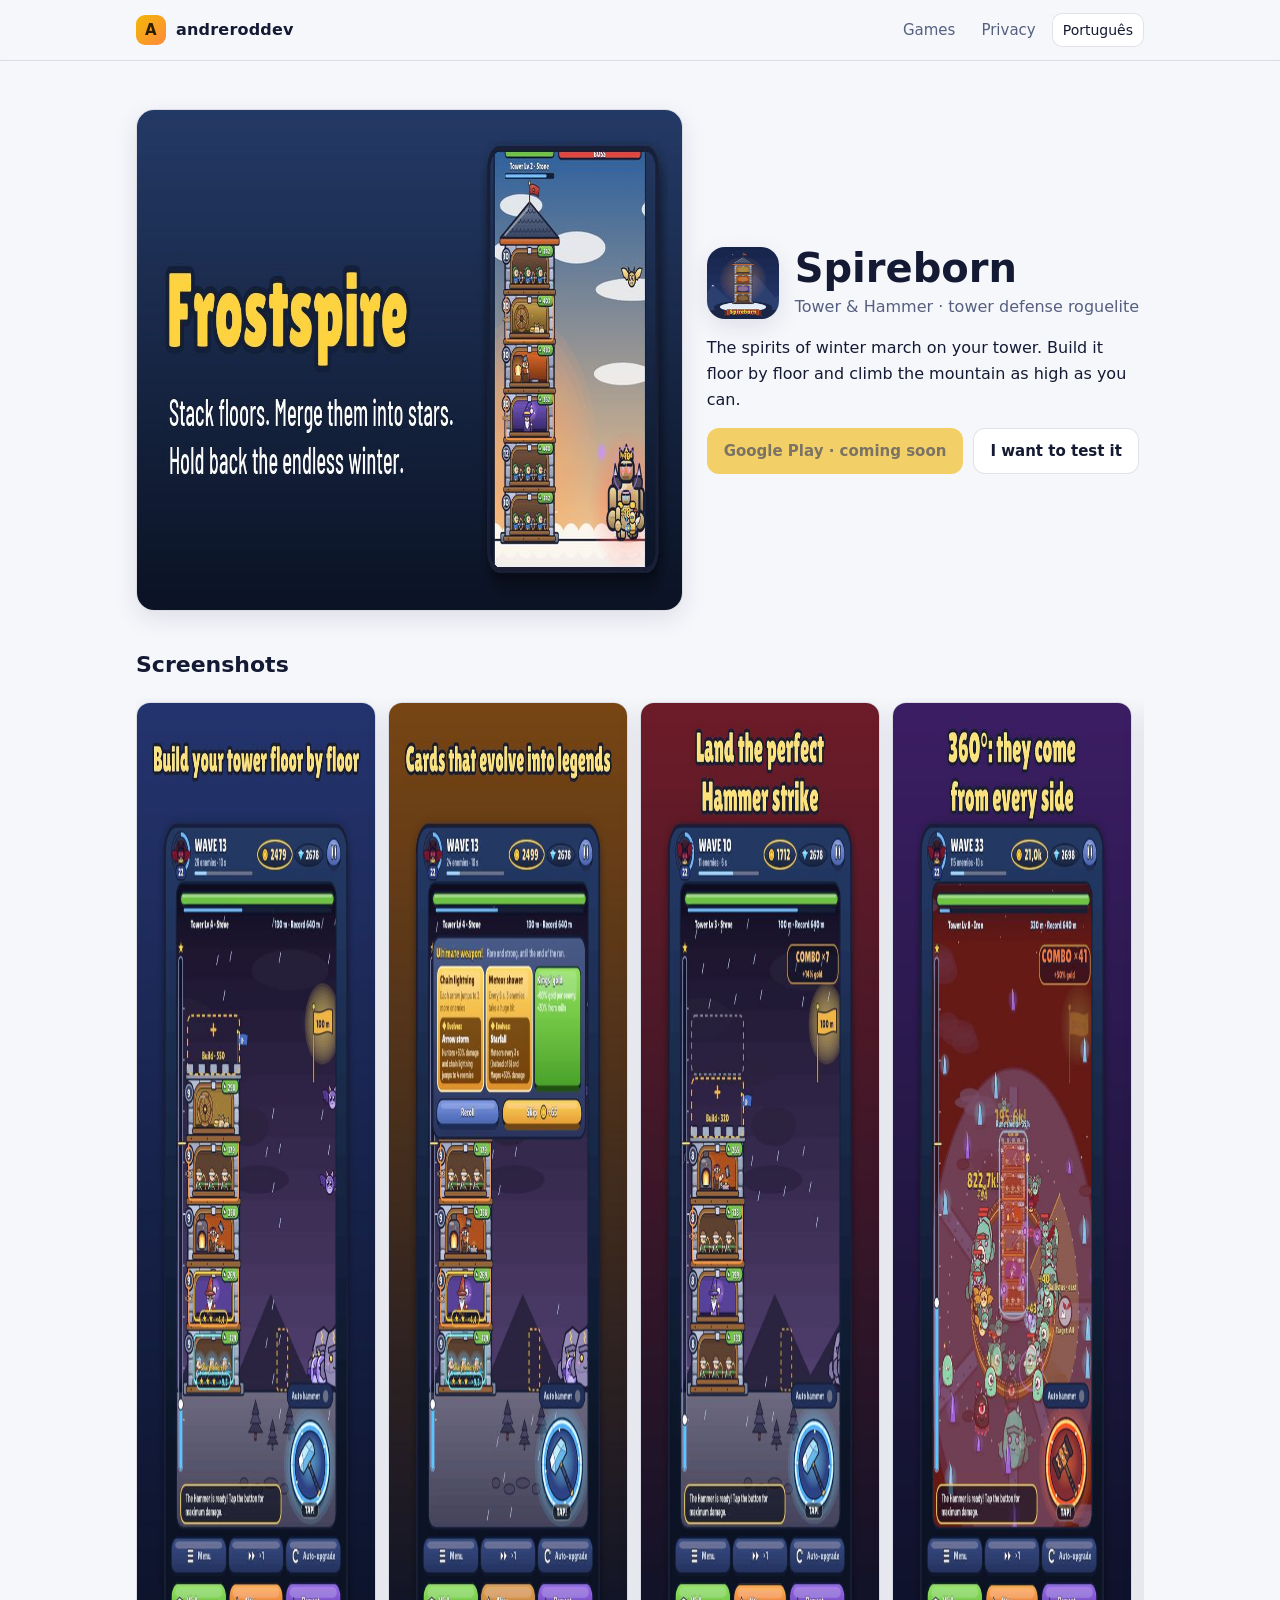
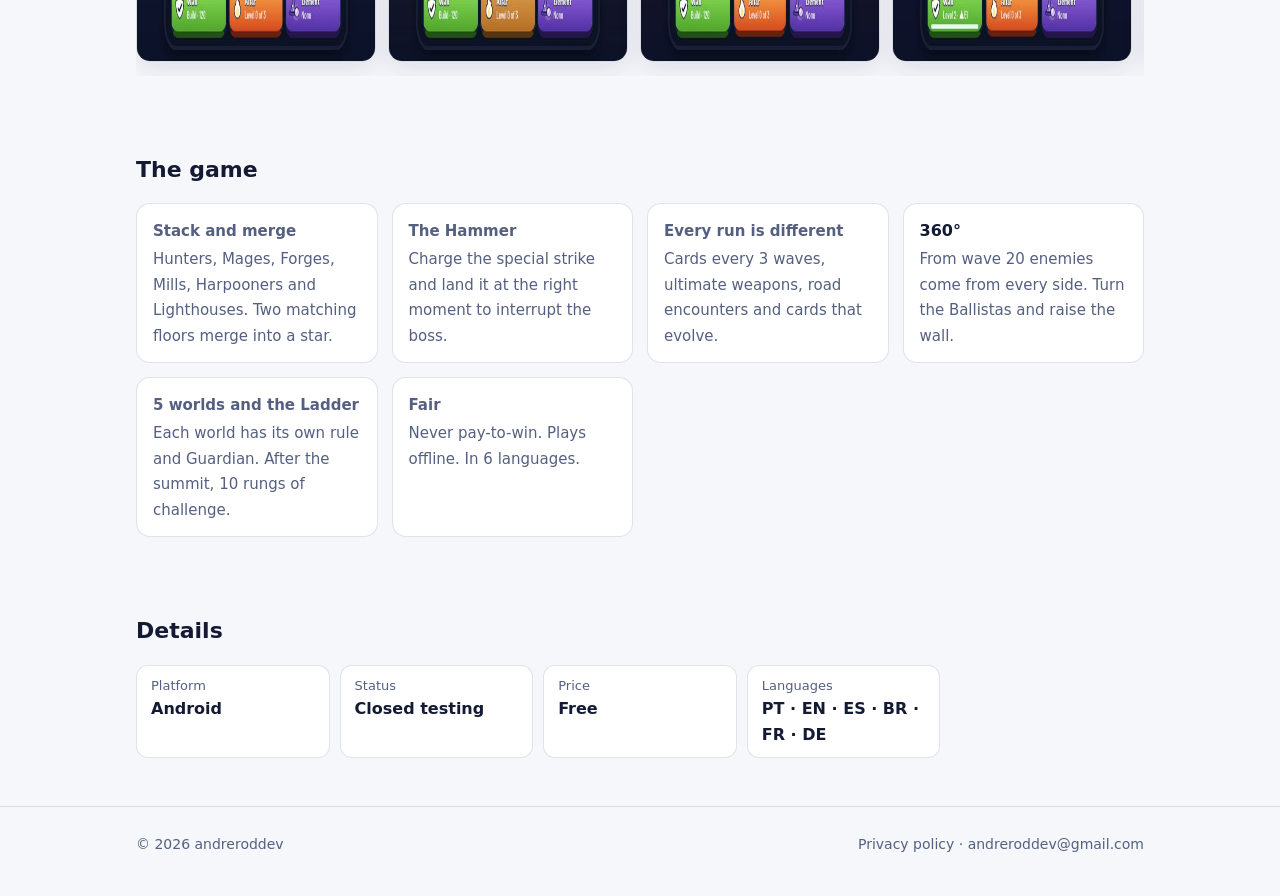
==== spireborn/index.html @ ed96c3e4 "Site: página principal com a lista de jogos, página do Spireborn, 404 e README" ====
<!doctype html>
<html lang="pt" data-lang="pt">
<head>
<meta charset="utf-8">
<meta name="viewport" content="width=device-width, initial-scale=1">
<title>Spireborn · andreroddev</title>
<meta name="description" content="Spireborn: constrói a torre andar a andar, funde estrelas e esmaga bosses com a Martelada. Build your tower floor by floor, merge stars and smash bosses with the Hammer.">
<meta property="og:title" content="Spireborn">
<meta property="og:description" content="Build your tower floor by floor, merge stars and smash bosses with the Hammer.">
<meta property="og:image" content="https://andreroddev.github.io/spireborn/img/feature.jpg">
<link rel="icon" href="img/icon-64.png">
<link rel="stylesheet" href="../assets/site.css">
<script src="../assets/lang.js"></script>
</head>
<body>
<span hidden data-title-pt="Spireborn · Torre e Martelo" data-title-en="Spireborn · Tower & Hammer"></span>

<header class="top">
  <div class="wrap">
    <a class="brand" href="../"><span class="mark">A</span>andreroddev</a>
    <nav class="nav">
      <a href="../#jogos"><span lang="pt">Jogos</span><span lang="en">Games</span></a>
      <a href="privacy.html"><span lang="pt">Privacidade</span><span lang="en">Privacy</span></a>
      <button class="langbtn" id="langbtn" type="button">English</button>
    </nav>
  </div>
</header>

<main class="wrap">
  <section class="gamehead">
    <div class="feature"><img src="img/feature.jpg" alt="Spireborn" width="1024" height="500"></div>
    <div>
      <div class="gametitle">
        <img src="img/icon.png" alt="" width="72" height="72">
        <div>
          <h1>Spireborn</h1>
          <p lang="pt">Torre e Martelo · tower defense roguelite</p>
          <p lang="en">Tower &amp; Hammer · tower defense roguelite</p>
        </div>
      </div>
      <p lang="pt">Os espíritos do inverno marcham sobre a tua torre. Constrói-a andar a andar e sobe a montanha o mais alto que conseguires.</p>
      <p lang="en">The spirits of winter march on your tower. Build it floor by floor and climb the mountain as high as you can.</p>
      <div class="btns">
        <span class="btn primary disabled"><span lang="pt">Google Play · em breve</span><span lang="en">Google Play · coming soon</span></span>
        <a class="btn" href="mailto:andreroddev@gmail.com?subject=Spireborn"><span lang="pt">Quero testar</span><span lang="en">I want to test it</span></a>
      </div>
    </div>
  </section>

  <section class="section">
    <h2><span lang="pt">Imagens</span><span lang="en">Screenshots</span></h2>
    <div class="shots" lang="pt">
      <img src="img/pt_1_torre.jpg" alt="Constrói a torre andar a andar" loading="lazy" width="540" height="960">
      <img src="img/pt_2_cartas.jpg" alt="Cartas a cada 3 ondas" loading="lazy" width="540" height="960">
      <img src="img/pt_3_boss.jpg" alt="Bosses e a Martelada" loading="lazy" width="540" height="960">
      <img src="img/pt_4_360.jpg" alt="Batalha a 360°" loading="lazy" width="540" height="960">
      <img src="img/pt_5_menu.jpg" alt="A montanha" loading="lazy" width="540" height="960">
      <img src="img/pt_6_diario.jpg" alt="O Diário" loading="lazy" width="540" height="960">
      <img src="img/pt_7_modos.jpg" alt="Modos" loading="lazy" width="540" height="960">
    </div>
    <div class="shots" lang="en">
      <img src="img/en_1_torre.jpg" alt="Build the tower floor by floor" loading="lazy" width="540" height="960">
      <img src="img/en_2_cartas.jpg" alt="Cards every 3 waves" loading="lazy" width="540" height="960">
      <img src="img/en_3_boss.jpg" alt="Bosses and the Hammer" loading="lazy" width="540" height="960">
      <img src="img/en_4_360.jpg" alt="360° battle" loading="lazy" width="540" height="960">
      <img src="img/en_5_menu.jpg" alt="The mountain" loading="lazy" width="540" height="960">
      <img src="img/en_6_diario.jpg" alt="The Journal" loading="lazy" width="540" height="960">
      <img src="img/en_7_modos.jpg" alt="Modes" loading="lazy" width="540" height="960">
    </div>
  </section>

  <section class="section">
    <h2><span lang="pt">O jogo</span><span lang="en">The game</span></h2>
    <ul class="features">
      <li><b><span lang="pt">Empilha e funde</span><span lang="en">Stack and merge</span></b>
        <span lang="pt">Caçadores, Magos, Forjas, Moinhos, Arpoeiros e Faróis. Dois andares iguais fundem-se numa estrela.</span>
        <span lang="en">Hunters, Mages, Forges, Mills, Harpooners and Lighthouses. Two matching floors merge into a star.</span></li>
      <li><b><span lang="pt">A Martelada</span><span lang="en">The Hammer</span></b>
        <span lang="pt">Carrega o golpe especial e acerta no momento certo para interromper o boss.</span>
        <span lang="en">Charge the special strike and land it at the right moment to interrupt the boss.</span></li>
      <li><b><span lang="pt">Cada run é diferente</span><span lang="en">Every run is different</span></b>
        <span lang="pt">Cartas a cada 3 ondas, armas supremas, encontros na estrada e cartas que evoluem.</span>
        <span lang="en">Cards every 3 waves, ultimate weapons, road encounters and cards that evolve.</span></li>
      <li><b>360°</b>
        <span lang="pt">A partir da onda 20 os inimigos vêm de todos os lados. Vira as Balistas e ergue a muralha.</span>
        <span lang="en">From wave 20 enemies come from every side. Turn the Ballistas and raise the wall.</span></li>
      <li><b><span lang="pt">5 mundos e a Escada</span><span lang="en">5 worlds and the Ladder</span></b>
        <span lang="pt">Cada mundo com a sua regra e o seu Guardião. Depois do cume, 10 degraus de desafio.</span>
        <span lang="en">Each world has its own rule and Guardian. After the summit, 10 rungs of challenge.</span></li>
      <li><b><span lang="pt">Justo</span><span lang="en">Fair</span></b>
        <span lang="pt">Sem pay-to-win. Funciona offline. Em 6 línguas.</span>
        <span lang="en">Never pay-to-win. Plays offline. In 6 languages.</span></li>
    </ul>
  </section>

  <section class="section">
    <h2><span lang="pt">Ficha</span><span lang="en">Details</span></h2>
    <dl class="facts">
      <div><dt><span lang="pt">Plataforma</span><span lang="en">Platform</span></dt><dd>Android</dd></div>
      <div><dt><span lang="pt">Estado</span><span lang="en">Status</span></dt><dd><span lang="pt">Em teste fechado</span><span lang="en">Closed testing</span></dd></div>
      <div><dt><span lang="pt">Preço</span><span lang="en">Price</span></dt><dd><span lang="pt">Grátis</span><span lang="en">Free</span></dd></div>
      <div><dt><span lang="pt">Línguas</span><span lang="en">Languages</span></dt><dd>PT · EN · ES · BR · FR · DE</dd></div>
    </dl>
  </section>
</main>

<footer class="foot">
  <div class="wrap">
    <span>© 2026 andreroddev</span>
    <span><a href="privacy.html"><span lang="pt">Política de privacidade</span><span lang="en">Privacy policy</span></a> · <a href="mailto:andreroddev@gmail.com">andreroddev@gmail.com</a></span>
  </div>
</footer>
</body>
</html>
---- assets/site.css ----
/* Estilo comum a todas as páginas. Cores em variáveis: o tema escuro é o da casa; o claro segue o sistema. */
:root {
  --bg: #0f1530;
  --bg-2: #161e40;
  --card: #1b2550;
  --card-hi: #23306a;
  --line: rgba(255, 255, 255, .10);
  --text: #eef2ff;
  --muted: #a9b4d6;
  --accent: #ffd23f;
  --accent-ink: #2a1d00;
  --link: #9cc4ff;
  --shadow: 0 10px 30px rgba(0, 0, 0, .35);
  --radius: 18px;
  color-scheme: dark;
}
@media (prefers-color-scheme: light) {
  :root:not([data-theme="dark"]) {
    --bg: #f6f7fb;
    --bg-2: #ffffff;
    --card: #ffffff;
    --card-hi: #f0f3ff;
    --line: rgba(20, 30, 70, .12);
    --text: #141a33;
    --muted: #556080;
    --accent: #f2b705;
    --accent-ink: #2a1d00;
    --link: #2556c9;
    --shadow: 0 8px 24px rgba(20, 30, 70, .10);
    color-scheme: light;
  }
}

* { box-sizing: border-box; }
html { -webkit-text-size-adjust: 100%; }
body {
  margin: 0; background: var(--bg); color: var(--text);
  font: 16px/1.6 system-ui, -apple-system, "Segoe UI", Roboto, "Helvetica Neue", Arial, sans-serif;
}
a { color: var(--link); text-decoration: none; }
a:hover { text-decoration: underline; }
img { max-width: 100%; display: block; }

/* línguas: só a escolhida aparece */
html[data-lang="pt"] [lang="en"]:not(html), html[data-lang="en"] [lang="pt"]:not(html) { display: none !important; }

.wrap { max-width: 1040px; margin: 0 auto; padding: 0 16px; }

/* topo */
.top { position: sticky; top: 0; z-index: 10; background: color-mix(in srgb, var(--bg) 88%, transparent); backdrop-filter: blur(8px); border-bottom: 1px solid var(--line); }
.top .wrap { display: flex; align-items: center; justify-content: space-between; height: 60px; gap: 12px; }
.brand { display: flex; align-items: center; gap: 10px; color: var(--text); font-weight: 700; letter-spacing: .2px; }
.brand:hover { text-decoration: none; }
.brand .mark { width: 30px; height: 30px; border-radius: 9px; background: linear-gradient(135deg, var(--accent), #ff8a3d); display: grid; place-items: center; color: var(--accent-ink); font-weight: 900; font-size: 15px; }
.nav { display: flex; align-items: center; gap: 6px; }
.nav a { color: var(--muted); padding: 6px 10px; border-radius: 10px; font-size: 15px; }
.nav a:hover { color: var(--text); background: var(--card); text-decoration: none; }
.langbtn { font: inherit; font-size: 14px; color: var(--text); background: var(--card); border: 1px solid var(--line); border-radius: 10px; padding: 5px 10px; cursor: pointer; }
.langbtn:hover { background: var(--card-hi); }

/* blocos */
.hero { padding: 64px 0 40px; }
.hero h1 { font-size: clamp(30px, 6vw, 48px); line-height: 1.15; margin: 0 0 12px; letter-spacing: -.5px; }
.hero p { font-size: clamp(16px, 2.4vw, 19px); color: var(--muted); max-width: 640px; margin: 0; }
.section { padding: 28px 0 48px; }
.section h2 { font-size: 22px; margin: 0 0 16px; }
.muted { color: var(--muted); }

/* lista de jogos */
.games { display: grid; grid-template-columns: repeat(auto-fill, minmax(290px, 1fr)); gap: 18px; }
.game { background: var(--card); border: 1px solid var(--line); border-radius: var(--radius); overflow: hidden; box-shadow: var(--shadow); display: flex; flex-direction: column; color: var(--text); transition: transform .15s ease, background .15s ease; }
.game:hover { transform: translateY(-3px); background: var(--card-hi); text-decoration: none; }
.game .cover { aspect-ratio: 1024 / 500; width: 100%; object-fit: cover; background: var(--bg-2); }
.game .body { padding: 16px 18px 18px; display: flex; gap: 14px; align-items: flex-start; }
.game .icon { width: 56px; height: 56px; border-radius: 14px; flex: none; margin-top: -40px; border: 3px solid var(--card); box-shadow: var(--shadow); background: var(--bg-2); }
.game h3 { margin: 0 0 4px; font-size: 19px; }
.game p { margin: 0; color: var(--muted); font-size: 15px; }
.tags { display: flex; flex-wrap: wrap; gap: 6px; margin-top: 10px; }
.tag { font-size: 12.5px; padding: 2px 9px; border-radius: 999px; background: var(--bg-2); border: 1px solid var(--line); color: var(--muted); }
.tag.live { color: var(--accent); border-color: color-mix(in srgb, var(--accent) 45%, transparent); }
.game.soon { opacity: .55; border-style: dashed; box-shadow: none; justify-content: center; align-items: center; min-height: 160px; padding: 20px; text-align: center; }
.game.soon:hover { transform: none; background: var(--card); }

/* página de um jogo */
.gamehead { display: grid; grid-template-columns: 1fr; gap: 24px; padding: 32px 0 8px; }
.gamehead .feature { border-radius: var(--radius); overflow: hidden; box-shadow: var(--shadow); border: 1px solid var(--line); }
.gametitle { display: flex; gap: 16px; align-items: center; }
.gametitle img { width: 72px; height: 72px; border-radius: 18px; box-shadow: var(--shadow); }
.gametitle h1 { margin: 0; font-size: clamp(28px, 5vw, 40px); line-height: 1.1; }
.gametitle p { margin: 4px 0 0; color: var(--muted); }
.btns { display: flex; flex-wrap: wrap; gap: 10px; margin-top: 4px; }
.btn { display: inline-flex; align-items: center; gap: 8px; padding: 10px 16px; border-radius: 12px; font-weight: 600; font-size: 15px; border: 1px solid var(--line); background: var(--card); color: var(--text); }
.btn:hover { background: var(--card-hi); text-decoration: none; }
.btn.primary { background: var(--accent); color: var(--accent-ink); border-color: transparent; }
.btn.primary:hover { filter: brightness(1.05); background: var(--accent); }
.btn.disabled { opacity: .6; pointer-events: none; }
.shots { display: flex; gap: 12px; overflow-x: auto; padding: 4px 2px 14px; scroll-snap-type: x mandatory; -webkit-overflow-scrolling: touch; }
.shots img { width: 220px; flex: none; border-radius: 14px; border: 1px solid var(--line); scroll-snap-align: start; box-shadow: var(--shadow); }
.features { display: grid; grid-template-columns: repeat(auto-fill, minmax(240px, 1fr)); gap: 14px; padding: 0; margin: 0; list-style: none; }
.features li { background: var(--card); border: 1px solid var(--line); border-radius: 14px; padding: 14px 16px; }
.features b { display: block; margin-bottom: 2px; }
.features span { color: var(--muted); font-size: 15px; }
.facts { display: grid; grid-template-columns: repeat(auto-fill, minmax(160px, 1fr)); gap: 10px; margin: 0; }
.facts div { background: var(--card); border: 1px solid var(--line); border-radius: 12px; padding: 10px 14px; }
.facts dt { color: var(--muted); font-size: 13px; }
.facts dd { margin: 0; font-weight: 600; }

/* rodapé */
.foot { border-top: 1px solid var(--line); padding: 26px 0 40px; color: var(--muted); font-size: 14px; }
.foot .wrap { display: flex; flex-wrap: wrap; justify-content: space-between; gap: 12px; }
.foot a { color: var(--muted); }
.foot a:hover { color: var(--text); }

@media (min-width: 820px) {
  .gamehead { grid-template-columns: 1.25fr 1fr; align-items: center; padding-top: 48px; }
  .shots img { width: 240px; }
}
@media (prefers-reduced-motion: reduce) { .game { transition: none; } }
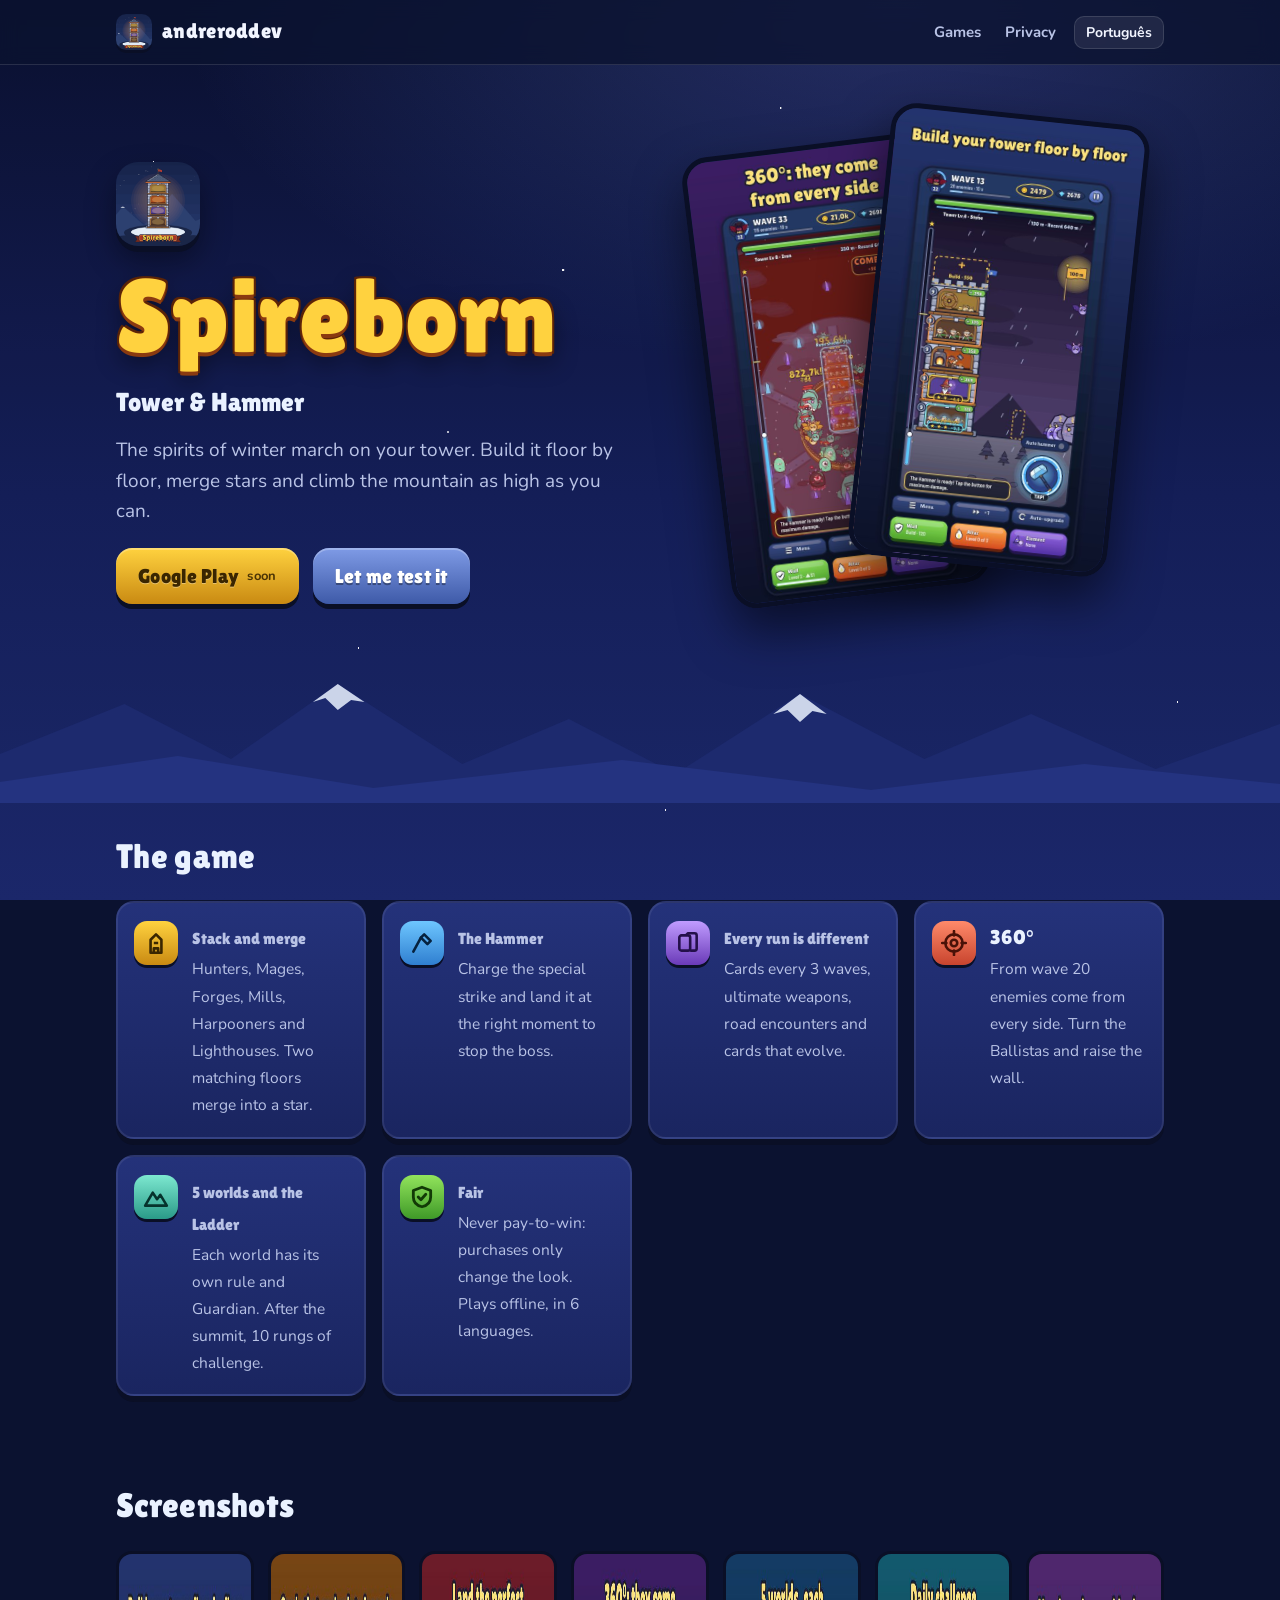
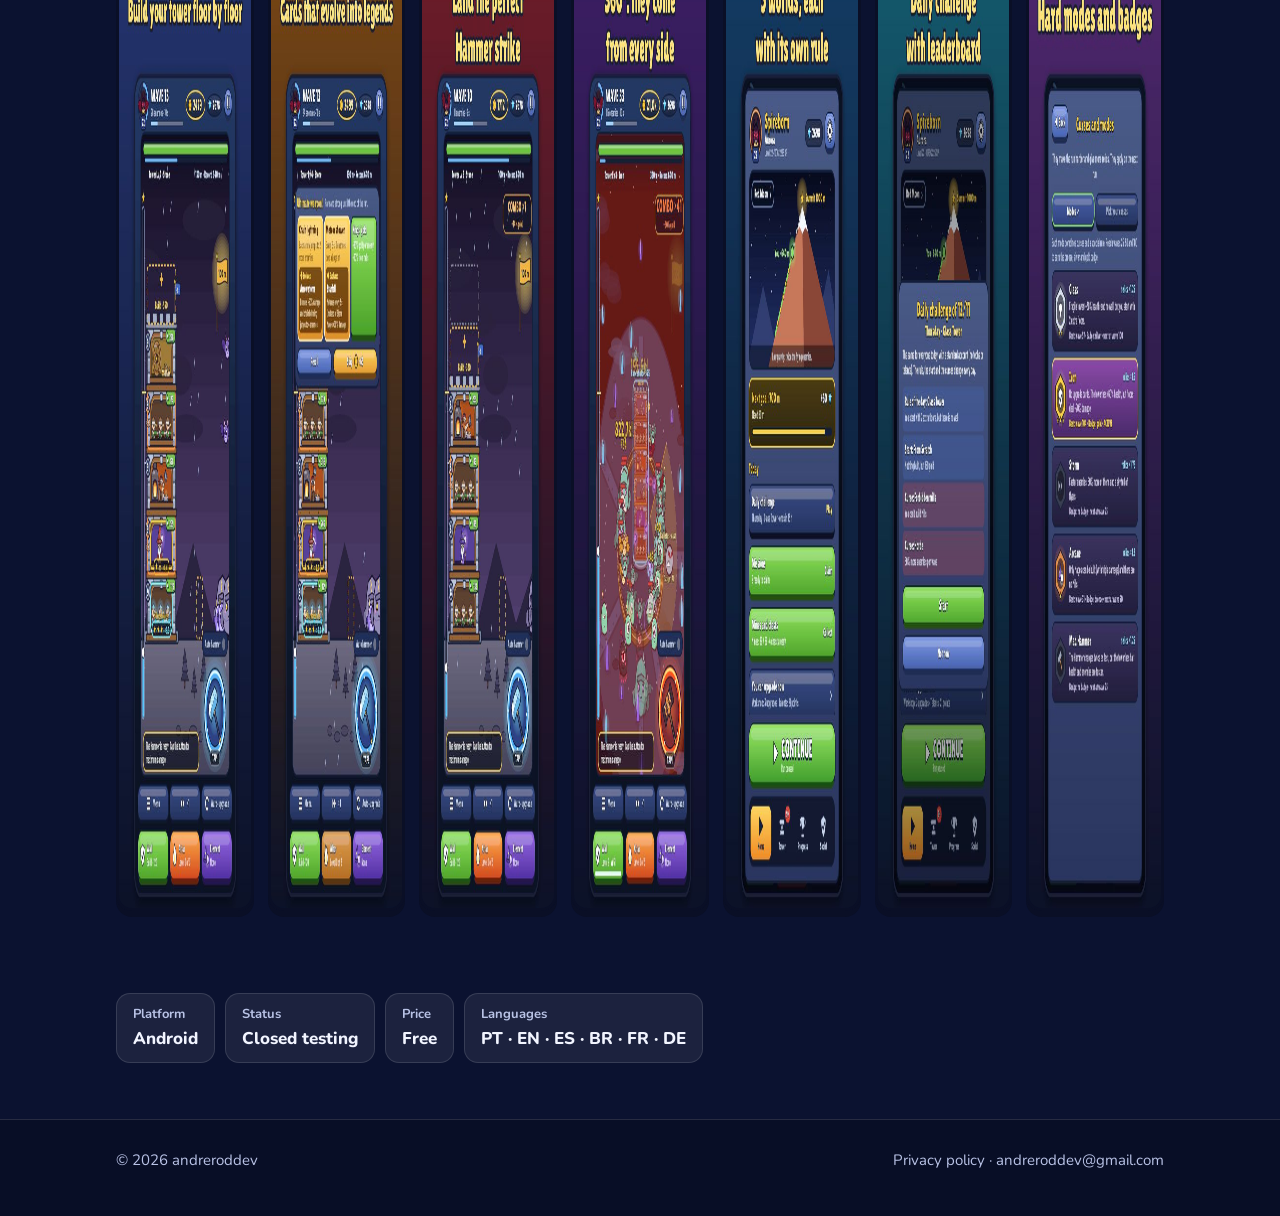
==== commit a71ac26c: "Site: aspeto do jogo (noite, neve, letras do jogo); sem a imagem antiga com o nome Frostspire" ====
--- a/spireborn/index.html
+++ b/spireborn/index.html
@@ -3,104 +3,129 @@
 <head>
 <meta charset="utf-8">
 <meta name="viewport" content="width=device-width, initial-scale=1">
-<title>Spireborn · andreroddev</title>
+<title>Spireborn · Torre e Martelo</title>
 <meta name="description" content="Spireborn: constrói a torre andar a andar, funde estrelas e esmaga bosses com a Martelada. Build your tower floor by floor, merge stars and smash bosses with the Hammer.">
+<meta name="theme-color" content="#0b1230">
 <meta property="og:title" content="Spireborn">
 <meta property="og:description" content="Build your tower floor by floor, merge stars and smash bosses with the Hammer.">
-<meta property="og:image" content="https://andreroddev.github.io/spireborn/img/feature.jpg">
+<meta property="og:image" content="https://andreroddev.github.io/spireborn/img/icon.png">
 <link rel="icon" href="img/icon-64.png">
+<link rel="preconnect" href="https://fonts.googleapis.com">
+<link rel="preconnect" href="https://fonts.gstatic.com" crossorigin>
+<link href="https://fonts.googleapis.com/css2?family=Lilita+One&family=Nunito:wght@400;700;800&display=swap" rel="stylesheet">
 <link rel="stylesheet" href="../assets/site.css">
 <script src="../assets/lang.js"></script>
 </head>
 <body>
-<span hidden data-title-pt="Spireborn · Torre e Martelo" data-title-en="Spireborn · Tower & Hammer"></span>
+<span hidden data-title-pt="Spireborn · Torre e Martelo" data-title-en="Spireborn · Tower &amp; Hammer"></span>
 
 <header class="top">
   <div class="wrap">
-    <a class="brand" href="../"><span class="mark">A</span>andreroddev</a>
+    <a class="brand" href="../"><img src="img/icon-64.png" alt="" width="36" height="36">andreroddev</a>
     <nav class="nav">
-      <a href="../#jogos"><span lang="pt">Jogos</span><span lang="en">Games</span></a>
+      <a class="hide-sm" href="../#jogos"><span lang="pt">Jogos</span><span lang="en">Games</span></a>
       <a href="privacy.html"><span lang="pt">Privacidade</span><span lang="en">Privacy</span></a>
       <button class="langbtn" id="langbtn" type="button">English</button>
     </nav>
   </div>
 </header>
 
-<main class="wrap">
-  <section class="gamehead">
-    <div class="feature"><img src="img/feature.jpg" alt="Spireborn" width="1024" height="500"></div>
-    <div>
-      <div class="gametitle">
-        <img src="img/icon.png" alt="" width="72" height="72">
-        <div>
-          <h1>Spireborn</h1>
-          <p lang="pt">Torre e Martelo · tower defense roguelite</p>
-          <p lang="en">Tower &amp; Hammer · tower defense roguelite</p>
+<main>
+  <section class="ghero">
+    <div class="wrap">
+      <div>
+        <img class="icon" src="img/icon.png" alt="" width="84" height="84">
+        <h1 class="logo">Spireborn</h1>
+        <p class="sub" lang="pt">Torre e Martelo</p>
+        <p class="sub" lang="en">Tower &amp; Hammer</p>
+        <p class="lead" lang="pt">Os espíritos do inverno marcham sobre a tua torre. Constrói-a andar a andar, funde estrelas e sobe a montanha o mais alto que conseguires.</p>
+        <p class="lead" lang="en">The spirits of winter march on your tower. Build it floor by floor, merge stars and climb the mountain as high as you can.</p>
+        <div class="btns">
+          <span class="btn gold soon"><span lang="pt">Google Play</span><span lang="en">Google Play</span> <small lang="pt">em breve</small><small lang="en">soon</small></span>
+          <a class="btn" href="mailto:andreroddev@gmail.com?subject=Spireborn"><span lang="pt">Quero testar</span><span lang="en">Let me test it</span></a>
         </div>
       </div>
-      <p lang="pt">Os espíritos do inverno marcham sobre a tua torre. Constrói-a andar a andar e sobe a montanha o mais alto que conseguires.</p>
-      <p lang="en">The spirits of winter march on your tower. Build it floor by floor and climb the mountain as high as you can.</p>
-      <div class="btns">
-        <span class="btn primary disabled"><span lang="pt">Google Play · em breve</span><span lang="en">Google Play · coming soon</span></span>
-        <a class="btn" href="mailto:andreroddev@gmail.com?subject=Spireborn"><span lang="pt">Quero testar</span><span lang="en">I want to test it</span></a>
+      <div class="phones" aria-hidden="true">
+        <img class="a" lang="pt" src="img/pt_4_360.jpg" alt="">
+        <img class="b" lang="pt" src="img/pt_1_torre.jpg" alt="">
+        <img class="a" lang="en" src="img/en_4_360.jpg" alt="">
+        <img class="b" lang="en" src="img/en_1_torre.jpg" alt="">
+      </div>
+    </div>
+    <div class="mountains" aria-hidden="true">
+      <svg viewBox="0 0 1440 140" preserveAspectRatio="none">
+        <path d="M0 140 L0 90 L140 40 L260 95 L380 20 L520 100 L640 55 L760 110 L900 30 L1040 95 L1160 50 L1300 105 L1440 60 L1440 140 Z" fill="#1d2a6e"/>
+        <path d="M380 20 L410 38 L395 36 L380 46 L366 34 L352 38 Z M900 30 L930 50 L914 47 L900 58 L886 46 L870 50 Z" fill="#eaf2ff" opacity=".85"/>
+        <path d="M0 140 L0 118 L200 92 L420 124 L700 96 L980 126 L1220 100 L1440 120 L1440 140 Z" fill="#243380"/>
+      </svg>
+    </div>
+  </section>
+
+  <section class="section">
+    <div class="wrap">
+      <h2><span lang="pt">O jogo</span><span lang="en">The game</span></h2>
+      <ul class="features">
+        <li><span class="ico c-gold"><svg viewBox="0 0 24 24" fill="none" stroke="#3a2600" stroke-width="2.4" stroke-linejoin="round"><path d="M7 21V9l5-5 5 5v12z"/><path d="M10 21v-4h4v4M10 12h4"/></svg></span>
+          <b><span lang="pt">Empilha e funde</span><span lang="en">Stack and merge</span></b>
+          <span lang="pt">Caçadores, Magos, Forjas, Moinhos, Arpoeiros e Faróis. Dois andares iguais fundem-se numa estrela.</span>
+          <span lang="en">Hunters, Mages, Forges, Mills, Harpooners and Lighthouses. Two matching floors merge into a star.</span></li>
+        <li><span class="ico c-blue"><svg viewBox="0 0 24 24" fill="none" stroke="#06223f" stroke-width="2.4" stroke-linecap="round" stroke-linejoin="round"><path d="M14 4l6 6-3 3-6-6z"/><path d="M11 7L4 20"/></svg></span>
+          <b><span lang="pt">A Martelada</span><span lang="en">The Hammer</span></b>
+          <span lang="pt">Carrega o golpe especial e acerta no momento certo para travar o boss.</span>
+          <span lang="en">Charge the special strike and land it at the right moment to stop the boss.</span></li>
+        <li><span class="ico c-purple"><svg viewBox="0 0 24 24" fill="none" stroke="#24104a" stroke-width="2.4" stroke-linejoin="round"><rect x="4" y="5" width="10" height="14" rx="2"/><path d="M10 5l2-2h6a2 2 0 012 2v12a2 2 0 01-2 2h-4"/></svg></span>
+          <b><span lang="pt">Cada run é diferente</span><span lang="en">Every run is different</span></b>
+          <span lang="pt">Cartas a cada 3 ondas, armas supremas, encontros na estrada e cartas que evoluem.</span>
+          <span lang="en">Cards every 3 waves, ultimate weapons, road encounters and cards that evolve.</span></li>
+        <li><span class="ico c-red"><svg viewBox="0 0 24 24" fill="none" stroke="#4a1208" stroke-width="2.4" stroke-linecap="round"><circle cx="12" cy="12" r="8"/><circle cx="12" cy="12" r="3"/><path d="M12 1v4M12 19v4M1 12h4M19 12h4"/></svg></span>
+          <b>360°</b>
+          <span lang="pt">A partir da onda 20 os inimigos vêm de todos os lados. Vira as Balistas e ergue a muralha.</span>
+          <span lang="en">From wave 20 enemies come from every side. Turn the Ballistas and raise the wall.</span></li>
+        <li><span class="ico c-teal"><svg viewBox="0 0 24 24" fill="none" stroke="#06332c" stroke-width="2.4" stroke-linejoin="round"><path d="M2 20l7-12 4 6 3-4 6 10z"/></svg></span>
+          <b><span lang="pt">5 mundos e a Escada</span><span lang="en">5 worlds and the Ladder</span></b>
+          <span lang="pt">Cada mundo tem a sua regra e o seu Guardião. Depois do cume, 10 degraus de desafio.</span>
+          <span lang="en">Each world has its own rule and Guardian. After the summit, 10 rungs of challenge.</span></li>
+        <li><span class="ico c-green"><svg viewBox="0 0 24 24" fill="none" stroke="#123a06" stroke-width="2.6" stroke-linecap="round" stroke-linejoin="round"><path d="M12 3l8 3v6c0 5-3.5 8-8 9-4.5-1-8-4-8-9V6z"/><path d="M8.5 12l2.5 2.5 4.5-5"/></svg></span>
+          <b><span lang="pt">Justo</span><span lang="en">Fair</span></b>
+          <span lang="pt">Sem pay-to-win: as compras só mudam o aspeto. Joga-se offline, em 6 línguas.</span>
+          <span lang="en">Never pay-to-win: purchases only change the look. Plays offline, in 6 languages.</span></li>
+      </ul>
+    </div>
+  </section>
+
+  <section class="section">
+    <div class="wrap">
+      <h2><span lang="pt">Imagens</span><span lang="en">Screenshots</span></h2>
+      <div class="shots" lang="pt">
+        <img src="img/pt_1_torre.jpg" alt="Constrói a torre andar a andar" loading="lazy" width="540" height="960">
+        <img src="img/pt_2_cartas.jpg" alt="Cartas que evoluem" loading="lazy" width="540" height="960">
+        <img src="img/pt_3_boss.jpg" alt="A Martelada perfeita" loading="lazy" width="540" height="960">
+        <img src="img/pt_4_360.jpg" alt="Batalha a 360°" loading="lazy" width="540" height="960">
+        <img src="img/pt_5_menu.jpg" alt="A montanha" loading="lazy" width="540" height="960">
+        <img src="img/pt_6_diario.jpg" alt="O Diário" loading="lazy" width="540" height="960">
+        <img src="img/pt_7_modos.jpg" alt="Modos" loading="lazy" width="540" height="960">
+      </div>
+      <div class="shots" lang="en">
+        <img src="img/en_1_torre.jpg" alt="Build the tower floor by floor" loading="lazy" width="540" height="960">
+        <img src="img/en_2_cartas.jpg" alt="Cards that evolve" loading="lazy" width="540" height="960">
+        <img src="img/en_3_boss.jpg" alt="The perfect Hammer strike" loading="lazy" width="540" height="960">
+        <img src="img/en_4_360.jpg" alt="360° battle" loading="lazy" width="540" height="960">
+        <img src="img/en_5_menu.jpg" alt="The mountain" loading="lazy" width="540" height="960">
+        <img src="img/en_6_diario.jpg" alt="The Journal" loading="lazy" width="540" height="960">
+        <img src="img/en_7_modos.jpg" alt="Modes" loading="lazy" width="540" height="960">
       </div>
     </div>
   </section>
 
   <section class="section">
-    <h2><span lang="pt">Imagens</span><span lang="en">Screenshots</span></h2>
-    <div class="shots" lang="pt">
-      <img src="img/pt_1_torre.jpg" alt="Constrói a torre andar a andar" loading="lazy" width="540" height="960">
-      <img src="img/pt_2_cartas.jpg" alt="Cartas a cada 3 ondas" loading="lazy" width="540" height="960">
-      <img src="img/pt_3_boss.jpg" alt="Bosses e a Martelada" loading="lazy" width="540" height="960">
-      <img src="img/pt_4_360.jpg" alt="Batalha a 360°" loading="lazy" width="540" height="960">
-      <img src="img/pt_5_menu.jpg" alt="A montanha" loading="lazy" width="540" height="960">
-      <img src="img/pt_6_diario.jpg" alt="O Diário" loading="lazy" width="540" height="960">
-      <img src="img/pt_7_modos.jpg" alt="Modos" loading="lazy" width="540" height="960">
+    <div class="wrap">
+      <ul class="facts">
+        <li><small><span lang="pt">Plataforma</span><span lang="en">Platform</span></small><b>Android</b></li>
+        <li><small><span lang="pt">Estado</span><span lang="en">Status</span></small><b><span lang="pt">Em teste fechado</span><span lang="en">Closed testing</span></b></li>
+        <li><small><span lang="pt">Preço</span><span lang="en">Price</span></small><b><span lang="pt">Grátis</span><span lang="en">Free</span></b></li>
+        <li><small><span lang="pt">Línguas</span><span lang="en">Languages</span></small><b>PT · EN · ES · BR · FR · DE</b></li>
+      </ul>
     </div>
-    <div class="shots" lang="en">
-      <img src="img/en_1_torre.jpg" alt="Build the tower floor by floor" loading="lazy" width="540" height="960">
-      <img src="img/en_2_cartas.jpg" alt="Cards every 3 waves" loading="lazy" width="540" height="960">
-      <img src="img/en_3_boss.jpg" alt="Bosses and the Hammer" loading="lazy" width="540" height="960">
-      <img src="img/en_4_360.jpg" alt="360° battle" loading="lazy" width="540" height="960">
-      <img src="img/en_5_menu.jpg" alt="The mountain" loading="lazy" width="540" height="960">
-      <img src="img/en_6_diario.jpg" alt="The Journal" loading="lazy" width="540" height="960">
-      <img src="img/en_7_modos.jpg" alt="Modes" loading="lazy" width="540" height="960">
-    </div>
-  </section>
-
-  <section class="section">
-    <h2><span lang="pt">O jogo</span><span lang="en">The game</span></h2>
-    <ul class="features">
-      <li><b><span lang="pt">Empilha e funde</span><span lang="en">Stack and merge</span></b>
-        <span lang="pt">Caçadores, Magos, Forjas, Moinhos, Arpoeiros e Faróis. Dois andares iguais fundem-se numa estrela.</span>
-        <span lang="en">Hunters, Mages, Forges, Mills, Harpooners and Lighthouses. Two matching floors merge into a star.</span></li>
-      <li><b><span lang="pt">A Martelada</span><span lang="en">The Hammer</span></b>
-        <span lang="pt">Carrega o golpe especial e acerta no momento certo para interromper o boss.</span>
-        <span lang="en">Charge the special strike and land it at the right moment to interrupt the boss.</span></li>
-      <li><b><span lang="pt">Cada run é diferente</span><span lang="en">Every run is different</span></b>
-        <span lang="pt">Cartas a cada 3 ondas, armas supremas, encontros na estrada e cartas que evoluem.</span>
-        <span lang="en">Cards every 3 waves, ultimate weapons, road encounters and cards that evolve.</span></li>
-      <li><b>360°</b>
-        <span lang="pt">A partir da onda 20 os inimigos vêm de todos os lados. Vira as Balistas e ergue a muralha.</span>
-        <span lang="en">From wave 20 enemies come from every side. Turn the Ballistas and raise the wall.</span></li>
-      <li><b><span lang="pt">5 mundos e a Escada</span><span lang="en">5 worlds and the Ladder</span></b>
-        <span lang="pt">Cada mundo com a sua regra e o seu Guardião. Depois do cume, 10 degraus de desafio.</span>
-        <span lang="en">Each world has its own rule and Guardian. After the summit, 10 rungs of challenge.</span></li>
-      <li><b><span lang="pt">Justo</span><span lang="en">Fair</span></b>
-        <span lang="pt">Sem pay-to-win. Funciona offline. Em 6 línguas.</span>
-        <span lang="en">Never pay-to-win. Plays offline. In 6 languages.</span></li>
-    </ul>
-  </section>
-
-  <section class="section">
-    <h2><span lang="pt">Ficha</span><span lang="en">Details</span></h2>
-    <dl class="facts">
-      <div><dt><span lang="pt">Plataforma</span><span lang="en">Platform</span></dt><dd>Android</dd></div>
-      <div><dt><span lang="pt">Estado</span><span lang="en">Status</span></dt><dd><span lang="pt">Em teste fechado</span><span lang="en">Closed testing</span></dd></div>
-      <div><dt><span lang="pt">Preço</span><span lang="en">Price</span></dt><dd><span lang="pt">Grátis</span><span lang="en">Free</span></dd></div>
-      <div><dt><span lang="pt">Línguas</span><span lang="en">Languages</span></dt><dd>PT · EN · ES · BR · FR · DE</dd></div>
-    </dl>
   </section>
 </main>
 
--- a/assets/site.css
+++ b/assets/site.css
@@ -1,118 +1,167 @@
-/* Estilo comum a todas as páginas. Cores em variáveis: o tema escuro é o da casa; o claro segue o sistema. */
+/* Estilo comum. Sempre escuro: é a noite gelada dos jogos. Títulos em Lilita One (como no jogo), texto em Nunito. */
 :root {
-  --bg: #0f1530;
-  --bg-2: #161e40;
-  --card: #1b2550;
-  --card-hi: #23306a;
-  --line: rgba(255, 255, 255, .10);
-  --text: #eef2ff;
-  --muted: #a9b4d6;
-  --accent: #ffd23f;
-  --accent-ink: #2a1d00;
-  --link: #9cc4ff;
-  --shadow: 0 10px 30px rgba(0, 0, 0, .35);
-  --radius: 18px;
+  --night-1: #0b1230;
+  --night-2: #16205a;
+  --night-3: #2a3a8a;
+  --panel: rgba(22, 32, 80, .72);
+  --panel-solid: #18245c;
+  --edge: #0a0f26;
+  --line: rgba(255, 255, 255, .12);
+  --text: #f2f5ff;
+  --muted: #b9c3e6;
+  --gold: #ffd23f;
+  --gold-dk: #c98a12;
+  --green: #92e45c;
+  --green-dk: #3f9a28;
+  --blue: #7f9be6;
+  --blue-dk: #3e5aa8;
+  --snow: #eaf2ff;
+  --radius: 20px;
   color-scheme: dark;
-}
-@media (prefers-color-scheme: light) {
-  :root:not([data-theme="dark"]) {
-    --bg: #f6f7fb;
-    --bg-2: #ffffff;
-    --card: #ffffff;
-    --card-hi: #f0f3ff;
-    --line: rgba(20, 30, 70, .12);
-    --text: #141a33;
-    --muted: #556080;
-    --accent: #f2b705;
-    --accent-ink: #2a1d00;
-    --link: #2556c9;
-    --shadow: 0 8px 24px rgba(20, 30, 70, .10);
-    color-scheme: light;
-  }
 }
 
 * { box-sizing: border-box; }
-html { -webkit-text-size-adjust: 100%; }
+html { -webkit-text-size-adjust: 100%; scroll-behavior: smooth; }
 body {
-  margin: 0; background: var(--bg); color: var(--text);
-  font: 16px/1.6 system-ui, -apple-system, "Segoe UI", Roboto, "Helvetica Neue", Arial, sans-serif;
+  margin: 0; color: var(--text); background: var(--night-1);
+  font: 17px/1.6 "Nunito", system-ui, -apple-system, "Segoe UI", Roboto, Arial, sans-serif;
+  overflow-x: hidden;
 }
-a { color: var(--link); text-decoration: none; }
+/* céu: gradiente e estrelas (fixo atrás de tudo) */
+body::before {
+  content: ""; position: fixed; inset: 0; z-index: -2;
+  background:
+    radial-gradient(1px 1px at 12% 18%, #fff 60%, transparent), radial-gradient(1px 1px at 28% 72%, #fff 60%, transparent),
+    radial-gradient(1.5px 1.5px at 44% 30%, #fff 60%, transparent), radial-gradient(1px 1px at 61% 12%, #fff 60%, transparent),
+    radial-gradient(1px 1px at 73% 55%, #fff 60%, transparent), radial-gradient(1.5px 1.5px at 86% 22%, #fff 60%, transparent),
+    radial-gradient(1px 1px at 92% 78%, #fff 60%, transparent), radial-gradient(1px 1px at 6% 88%, #fff 60%, transparent),
+    radial-gradient(1px 1px at 52% 90%, #fff 60%, transparent), radial-gradient(1px 1px at 35% 48%, #fff 60%, transparent),
+    radial-gradient(ellipse 80% 60% at 70% 0%, rgba(120, 140, 255, .25), transparent 70%),
+    linear-gradient(180deg, var(--night-1) 0%, var(--night-2) 55%, #1d2a6e 100%);
+  opacity: .95;
+}
+a { color: var(--gold); text-decoration: none; }
 a:hover { text-decoration: underline; }
 img { max-width: 100%; display: block; }
+h1, h2, h3, .brand, .btn, .logo { font-family: "Lilita One", "Nunito", system-ui, sans-serif; font-weight: 400; letter-spacing: .3px; }
 
 /* línguas: só a escolhida aparece */
 html[data-lang="pt"] [lang="en"]:not(html), html[data-lang="en"] [lang="pt"]:not(html) { display: none !important; }
 
-.wrap { max-width: 1040px; margin: 0 auto; padding: 0 16px; }
+.wrap { max-width: 1080px; margin: 0 auto; padding: 0 16px; }
 
 /* topo */
-.top { position: sticky; top: 0; z-index: 10; background: color-mix(in srgb, var(--bg) 88%, transparent); backdrop-filter: blur(8px); border-bottom: 1px solid var(--line); }
-.top .wrap { display: flex; align-items: center; justify-content: space-between; height: 60px; gap: 12px; }
-.brand { display: flex; align-items: center; gap: 10px; color: var(--text); font-weight: 700; letter-spacing: .2px; }
+.top { position: sticky; top: 0; z-index: 20; background: rgba(11, 18, 48, .78); backdrop-filter: blur(10px); -webkit-backdrop-filter: blur(10px); border-bottom: 1px solid var(--line); }
+.top .wrap { display: flex; align-items: center; justify-content: space-between; height: 64px; gap: 12px; }
+.brand { display: flex; align-items: center; gap: 10px; color: var(--text); font-size: 21px; }
 .brand:hover { text-decoration: none; }
-.brand .mark { width: 30px; height: 30px; border-radius: 9px; background: linear-gradient(135deg, var(--accent), #ff8a3d); display: grid; place-items: center; color: var(--accent-ink); font-weight: 900; font-size: 15px; }
-.nav { display: flex; align-items: center; gap: 6px; }
-.nav a { color: var(--muted); padding: 6px 10px; border-radius: 10px; font-size: 15px; }
-.nav a:hover { color: var(--text); background: var(--card); text-decoration: none; }
-.langbtn { font: inherit; font-size: 14px; color: var(--text); background: var(--card); border: 1px solid var(--line); border-radius: 10px; padding: 5px 10px; cursor: pointer; }
-.langbtn:hover { background: var(--card-hi); }
+.brand img { width: 36px; height: 36px; border-radius: 10px; box-shadow: 0 3px 0 var(--edge); }
+.nav { display: flex; align-items: center; gap: 4px; }
+.nav a { color: var(--muted); padding: 6px 10px; border-radius: 10px; font-weight: 700; font-size: 15px; }
+.nav a:hover { color: var(--text); text-decoration: none; background: rgba(255, 255, 255, .06); }
+.langbtn { font: 700 14px "Nunito", system-ui, sans-serif; color: var(--text); background: rgba(255, 255, 255, .08); border: 1px solid var(--line); border-radius: 10px; padding: 6px 11px; cursor: pointer; margin-left: 4px; }
+.langbtn:hover { background: rgba(255, 255, 255, .14); }
 
-/* blocos */
-.hero { padding: 64px 0 40px; }
-.hero h1 { font-size: clamp(30px, 6vw, 48px); line-height: 1.15; margin: 0 0 12px; letter-spacing: -.5px; }
-.hero p { font-size: clamp(16px, 2.4vw, 19px); color: var(--muted); max-width: 640px; margin: 0; }
-.section { padding: 28px 0 48px; }
-.section h2 { font-size: 22px; margin: 0 0 16px; }
+/* botões com o volume dos botões do jogo */
+.btn { display: inline-flex; align-items: center; justify-content: center; gap: 8px; padding: 12px 22px; border-radius: 16px; font-size: 20px; color: #fff;
+  background: linear-gradient(180deg, var(--blue), var(--blue-dk)); box-shadow: 0 5px 0 var(--edge), inset 0 2px 0 rgba(255, 255, 255, .25);
+  text-shadow: 0 2px 0 rgba(0, 0, 0, .35); transition: transform .08s ease, box-shadow .08s ease; }
+.btn:hover { text-decoration: none; filter: brightness(1.06); }
+.btn:active { transform: translateY(3px); box-shadow: 0 2px 0 var(--edge), inset 0 2px 0 rgba(255, 255, 255, .25); }
+.btn.green { background: linear-gradient(180deg, var(--green), var(--green-dk)); }
+.btn.gold { background: linear-gradient(180deg, var(--gold), var(--gold-dk)); color: #3a2600; text-shadow: 0 1px 0 rgba(255, 255, 255, .35); }
+.btn small { font: 700 13px "Nunito", system-ui, sans-serif; opacity: .9; text-shadow: none; }
+.btn.soon { cursor: default; }
+.btn.soon:active { transform: none; box-shadow: 0 5px 0 var(--edge), inset 0 2px 0 rgba(255, 255, 255, .25); }
+.btns { display: flex; flex-wrap: wrap; gap: 14px; margin-top: 22px; }
+
+/* logo em letras douradas com contorno, como no jogo */
+.logo { color: var(--gold); line-height: 1; margin: 0;
+  text-shadow: 0 4px 0 #8a3a10, 0 0 1px #8a3a10, 2px 2px 0 #5a2408, -2px 2px 0 #5a2408, 2px -2px 0 #5a2408, -2px -2px 0 #5a2408, 0 10px 24px rgba(0, 0, 0, .45); }
+
+/* montanhas no fundo de um bloco */
+.mountains { position: absolute; left: 0; right: 0; bottom: -1px; height: 140px; z-index: -1; pointer-events: none; }
+.mountains svg { width: 100%; height: 100%; display: block; }
+
+/* página principal */
+.hero { position: relative; isolation: isolate; padding: 72px 0 120px; text-align: center; }
+.hero h1 { font-size: clamp(38px, 8vw, 72px); }
+.hero p { font-size: clamp(17px, 2.6vw, 21px); color: var(--muted); max-width: 640px; margin: 18px auto 0; }
+.section { padding: 26px 0 56px; }
+.section h2 { font-size: clamp(26px, 4vw, 34px); margin: 0 0 18px; color: var(--snow); }
 .muted { color: var(--muted); }
 
-/* lista de jogos */
-.games { display: grid; grid-template-columns: repeat(auto-fill, minmax(290px, 1fr)); gap: 18px; }
-.game { background: var(--card); border: 1px solid var(--line); border-radius: var(--radius); overflow: hidden; box-shadow: var(--shadow); display: flex; flex-direction: column; color: var(--text); transition: transform .15s ease, background .15s ease; }
-.game:hover { transform: translateY(-3px); background: var(--card-hi); text-decoration: none; }
-.game .cover { aspect-ratio: 1024 / 500; width: 100%; object-fit: cover; background: var(--bg-2); }
-.game .body { padding: 16px 18px 18px; display: flex; gap: 14px; align-items: flex-start; }
-.game .icon { width: 56px; height: 56px; border-radius: 14px; flex: none; margin-top: -40px; border: 3px solid var(--card); box-shadow: var(--shadow); background: var(--bg-2); }
-.game h3 { margin: 0 0 4px; font-size: 19px; }
-.game p { margin: 0; color: var(--muted); font-size: 15px; }
-.tags { display: flex; flex-wrap: wrap; gap: 6px; margin-top: 10px; }
-.tag { font-size: 12.5px; padding: 2px 9px; border-radius: 999px; background: var(--bg-2); border: 1px solid var(--line); color: var(--muted); }
-.tag.live { color: var(--accent); border-color: color-mix(in srgb, var(--accent) 45%, transparent); }
-.game.soon { opacity: .55; border-style: dashed; box-shadow: none; justify-content: center; align-items: center; min-height: 160px; padding: 20px; text-align: center; }
-.game.soon:hover { transform: none; background: var(--card); }
+.games { display: grid; grid-template-columns: repeat(auto-fill, minmax(300px, 1fr)); gap: 22px; }
+.game { position: relative; display: flex; flex-direction: column; color: var(--text); border-radius: var(--radius); overflow: hidden;
+  background: linear-gradient(180deg, #24327a, #18225a); border: 2px solid rgba(255, 255, 255, .10); box-shadow: 0 8px 0 var(--edge), 0 18px 40px rgba(0, 0, 0, .35);
+  transition: transform .15s ease; }
+.game:hover { transform: translateY(-4px); text-decoration: none; }
+.game .art { position: relative; height: 210px; overflow: hidden; background: radial-gradient(circle at 50% 120%, #ffd9a0 0%, rgba(255, 180, 90, .25) 30%, transparent 60%), linear-gradient(180deg, #0e1640, #2a3a8a); }
+.game .art .phone { position: absolute; width: 118px; bottom: -70px; border-radius: 16px; border: 3px solid #0a0f26; box-shadow: 0 12px 30px rgba(0, 0, 0, .5); }
+.game .art .p1 { left: 50%; transform: translateX(-120%) rotate(-8deg); }
+.game .art .p2 { left: 50%; transform: translateX(-50%); bottom: -40px; width: 130px; z-index: 2; }
+.game .art .p3 { left: 50%; transform: translateX(20%) rotate(8deg); }
+.game .body { padding: 18px 20px 22px; display: flex; gap: 14px; align-items: center; }
+.game .icon { width: 64px; height: 64px; border-radius: 16px; flex: none; box-shadow: 0 4px 0 var(--edge); }
+.game h3 { margin: 0; font-size: 26px; color: var(--gold); }
+.game p { margin: 4px 0 0; color: var(--muted); font-size: 15px; line-height: 1.45; }
+.tags { display: flex; flex-wrap: wrap; gap: 6px; padding: 0 20px 20px; }
+.tag { font-size: 13px; font-weight: 800; padding: 3px 10px; border-radius: 999px; background: rgba(255, 255, 255, .08); color: var(--muted); }
+.tag.live { background: rgba(146, 228, 92, .16); color: var(--green); }
+.game.soon { background: transparent; border: 2px dashed rgba(255, 255, 255, .18); box-shadow: none; align-items: center; justify-content: center; min-height: 200px; text-align: center; padding: 24px; color: var(--muted); }
+.game.soon:hover { transform: none; }
+.game.soon b { font-family: "Lilita One", system-ui, sans-serif; font-weight: 400; font-size: 22px; color: var(--snow); display: block; margin-bottom: 4px; }
 
 /* página de um jogo */
-.gamehead { display: grid; grid-template-columns: 1fr; gap: 24px; padding: 32px 0 8px; }
-.gamehead .feature { border-radius: var(--radius); overflow: hidden; box-shadow: var(--shadow); border: 1px solid var(--line); }
-.gametitle { display: flex; gap: 16px; align-items: center; }
-.gametitle img { width: 72px; height: 72px; border-radius: 18px; box-shadow: var(--shadow); }
-.gametitle h1 { margin: 0; font-size: clamp(28px, 5vw, 40px); line-height: 1.1; }
-.gametitle p { margin: 4px 0 0; color: var(--muted); }
-.btns { display: flex; flex-wrap: wrap; gap: 10px; margin-top: 4px; }
-.btn { display: inline-flex; align-items: center; gap: 8px; padding: 10px 16px; border-radius: 12px; font-weight: 600; font-size: 15px; border: 1px solid var(--line); background: var(--card); color: var(--text); }
-.btn:hover { background: var(--card-hi); text-decoration: none; }
-.btn.primary { background: var(--accent); color: var(--accent-ink); border-color: transparent; }
-.btn.primary:hover { filter: brightness(1.05); background: var(--accent); }
-.btn.disabled { opacity: .6; pointer-events: none; }
-.shots { display: flex; gap: 12px; overflow-x: auto; padding: 4px 2px 14px; scroll-snap-type: x mandatory; -webkit-overflow-scrolling: touch; }
-.shots img { width: 220px; flex: none; border-radius: 14px; border: 1px solid var(--line); scroll-snap-align: start; box-shadow: var(--shadow); }
-.features { display: grid; grid-template-columns: repeat(auto-fill, minmax(240px, 1fr)); gap: 14px; padding: 0; margin: 0; list-style: none; }
-.features li { background: var(--card); border: 1px solid var(--line); border-radius: 14px; padding: 14px 16px; }
-.features b { display: block; margin-bottom: 2px; }
-.features span { color: var(--muted); font-size: 15px; }
-.facts { display: grid; grid-template-columns: repeat(auto-fill, minmax(160px, 1fr)); gap: 10px; margin: 0; }
-.facts div { background: var(--card); border: 1px solid var(--line); border-radius: 12px; padding: 10px 14px; }
-.facts dt { color: var(--muted); font-size: 13px; }
-.facts dd { margin: 0; font-weight: 600; }
+.ghero { position: relative; isolation: isolate; padding: 48px 0 150px; overflow: hidden; }
+.ghero .wrap { display: grid; grid-template-columns: 1fr; gap: 36px; align-items: center; }
+.ghero .logo { font-size: clamp(56px, 12vw, 104px); }
+.ghero .sub { font-family: "Lilita One", system-ui, sans-serif; font-size: clamp(20px, 3.2vw, 26px); color: var(--snow); margin: 14px 0 0; }
+.ghero .lead { color: var(--muted); font-size: clamp(17px, 2.4vw, 19px); max-width: 520px; margin: 12px 0 0; }
+.ghero .icon { width: 84px; height: 84px; border-radius: 22px; box-shadow: 0 6px 0 var(--edge), 0 14px 30px rgba(0, 0, 0, .4); margin-bottom: 18px; }
+.phones { position: relative; height: 470px; max-width: 460px; margin: 0 auto; width: 100%; }
+.phones img { position: absolute; width: 230px; border-radius: 26px; border: 5px solid #0a0f26; box-shadow: 0 24px 50px rgba(0, 0, 0, .55); }
+.phones .a { left: 4%; top: 30px; transform: rotate(-7deg); }
+.phones .b { right: 4%; top: 0; transform: rotate(6deg); z-index: 2; }
+
+.shots { display: grid; grid-template-columns: repeat(auto-fill, minmax(150px, 1fr)); gap: 14px; }
+.shots img { width: 100%; border-radius: 16px; border: 3px solid #0a0f26; box-shadow: 0 6px 0 var(--edge); }
+
+.features { display: grid; grid-template-columns: repeat(auto-fill, minmax(250px, 1fr)); gap: 16px; padding: 0; margin: 0; list-style: none; }
+.features li { position: relative; background: linear-gradient(180deg, #24327a, #1a2560); border: 2px solid rgba(255, 255, 255, .08); border-radius: 18px; padding: 18px 18px 18px 74px; box-shadow: 0 6px 0 var(--edge); min-height: 96px; }
+.features .ico { position: absolute; left: 16px; top: 18px; width: 44px; height: 44px; border-radius: 13px; display: grid; place-items: center; box-shadow: 0 3px 0 var(--edge); }
+.features .ico svg { width: 26px; height: 26px; }
+.features b { display: block; font-family: "Lilita One", system-ui, sans-serif; font-weight: 400; font-size: 20px; color: var(--snow); margin-bottom: 2px; }
+.features span { color: var(--muted); font-size: 15.5px; line-height: 1.5; }
+.c-gold { background: linear-gradient(180deg, var(--gold), var(--gold-dk)); }
+.c-green { background: linear-gradient(180deg, var(--green), var(--green-dk)); }
+.c-blue { background: linear-gradient(180deg, #6ec6ff, #2f7fd0); }
+.c-purple { background: linear-gradient(180deg, #c09cff, #6a3ab8); }
+.c-red { background: linear-gradient(180deg, #ff8a6a, #c8442e); }
+.c-teal { background: linear-gradient(180deg, #7de8d0, #2a9a88); }
+
+.facts { display: flex; flex-wrap: wrap; gap: 10px; margin: 0; padding: 0; list-style: none; }
+.facts li { background: rgba(255, 255, 255, .07); border: 1px solid var(--line); border-radius: 14px; padding: 10px 16px; }
+.facts small { display: block; color: var(--muted); font-size: 13px; font-weight: 700; }
+.facts b { font-weight: 800; }
 
 /* rodapé */
-.foot { border-top: 1px solid var(--line); padding: 26px 0 40px; color: var(--muted); font-size: 14px; }
+.foot { border-top: 1px solid var(--line); padding: 28px 0 44px; color: var(--muted); font-size: 15px; background: rgba(8, 12, 32, .55); }
 .foot .wrap { display: flex; flex-wrap: wrap; justify-content: space-between; gap: 12px; }
 .foot a { color: var(--muted); }
 .foot a:hover { color: var(--text); }
 
-@media (min-width: 820px) {
-  .gamehead { grid-template-columns: 1.25fr 1fr; align-items: center; padding-top: 48px; }
-  .shots img { width: 240px; }
+@media (min-width: 860px) {
+  .ghero .wrap { grid-template-columns: 1.05fr 1fr; }
+  .phones { height: 540px; }
+  .phones img { width: 260px; }
+  .shots { grid-template-columns: repeat(7, 1fr); }
 }
-@media (prefers-reduced-motion: reduce) { .game { transition: none; } }
+@media (max-width: 520px) {
+  .nav a.hide-sm { display: none; }
+  .phones { height: 400px; }
+  .phones img { width: 190px; }
+  .hero { padding-top: 52px; }
+  .btn { font-size: 18px; padding: 11px 18px; }
+}
+@media (prefers-reduced-motion: reduce) { .game, .btn { transition: none; } html { scroll-behavior: auto; } }
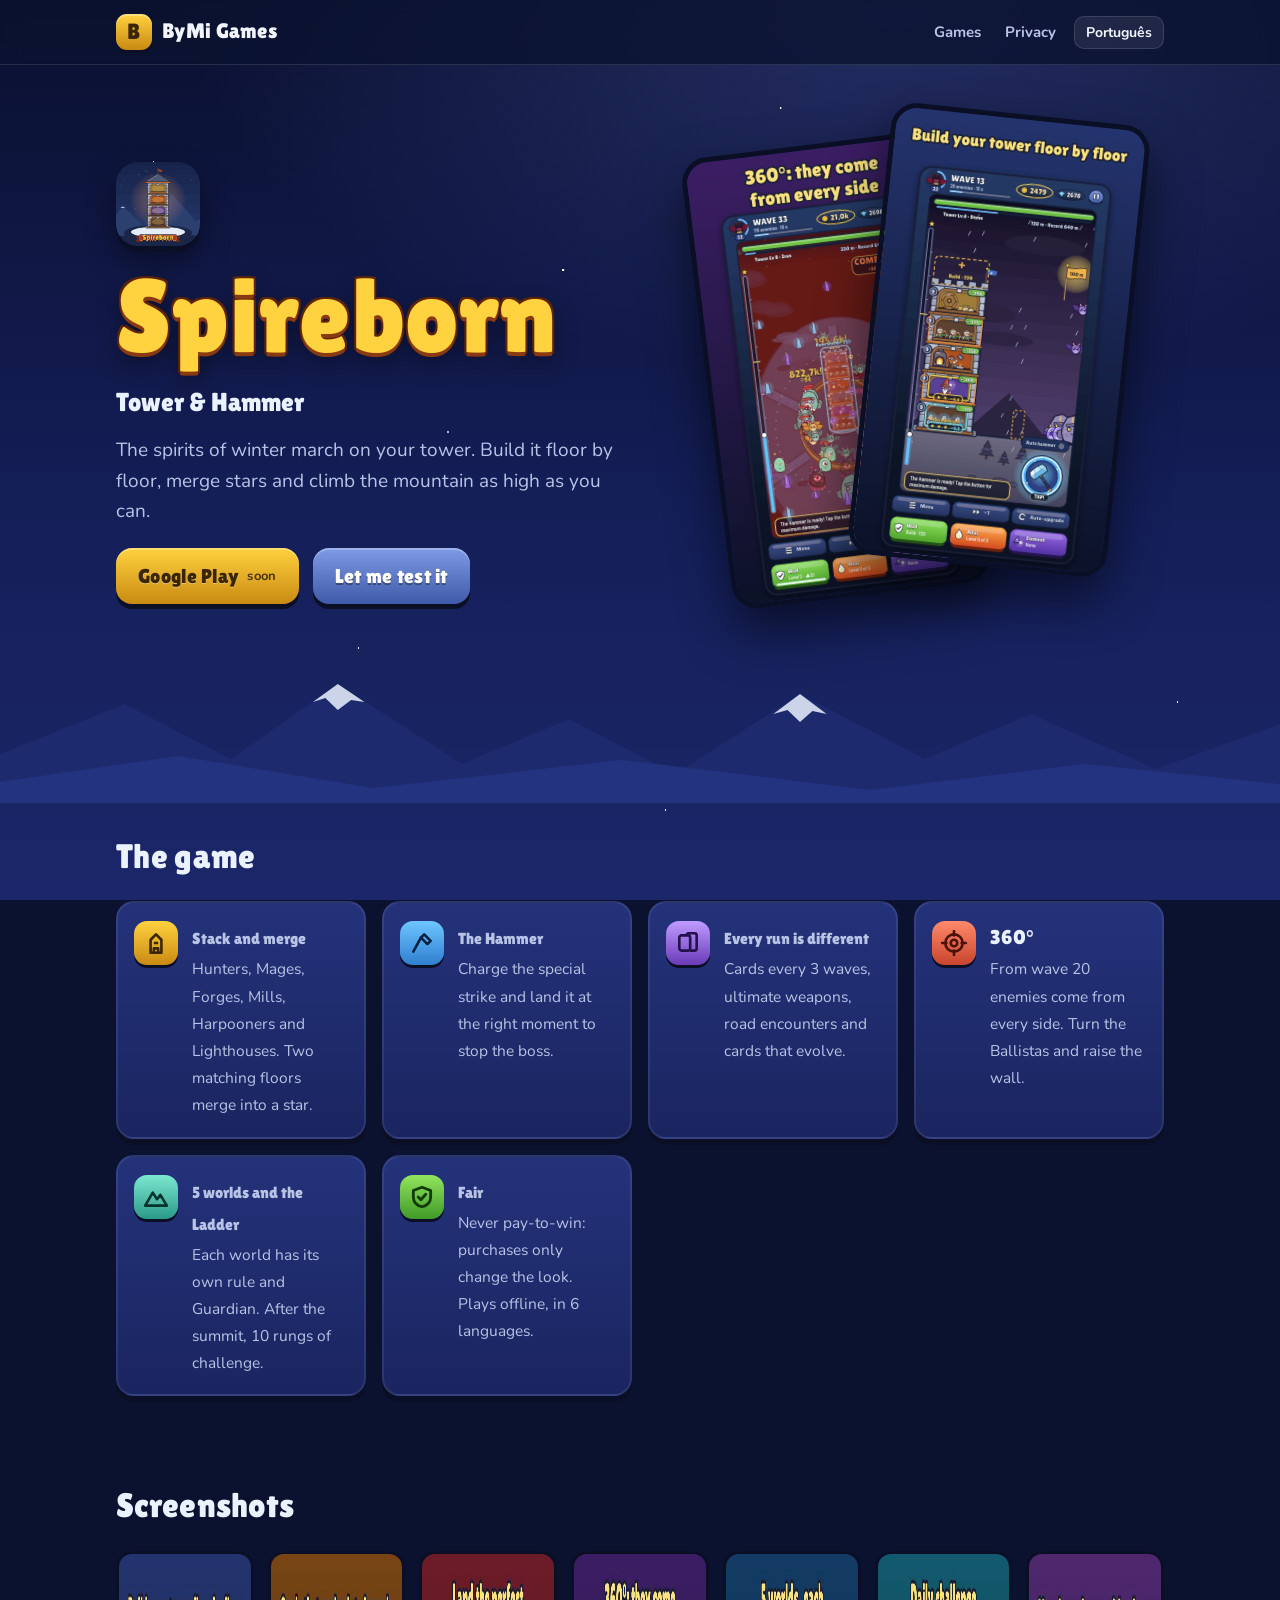
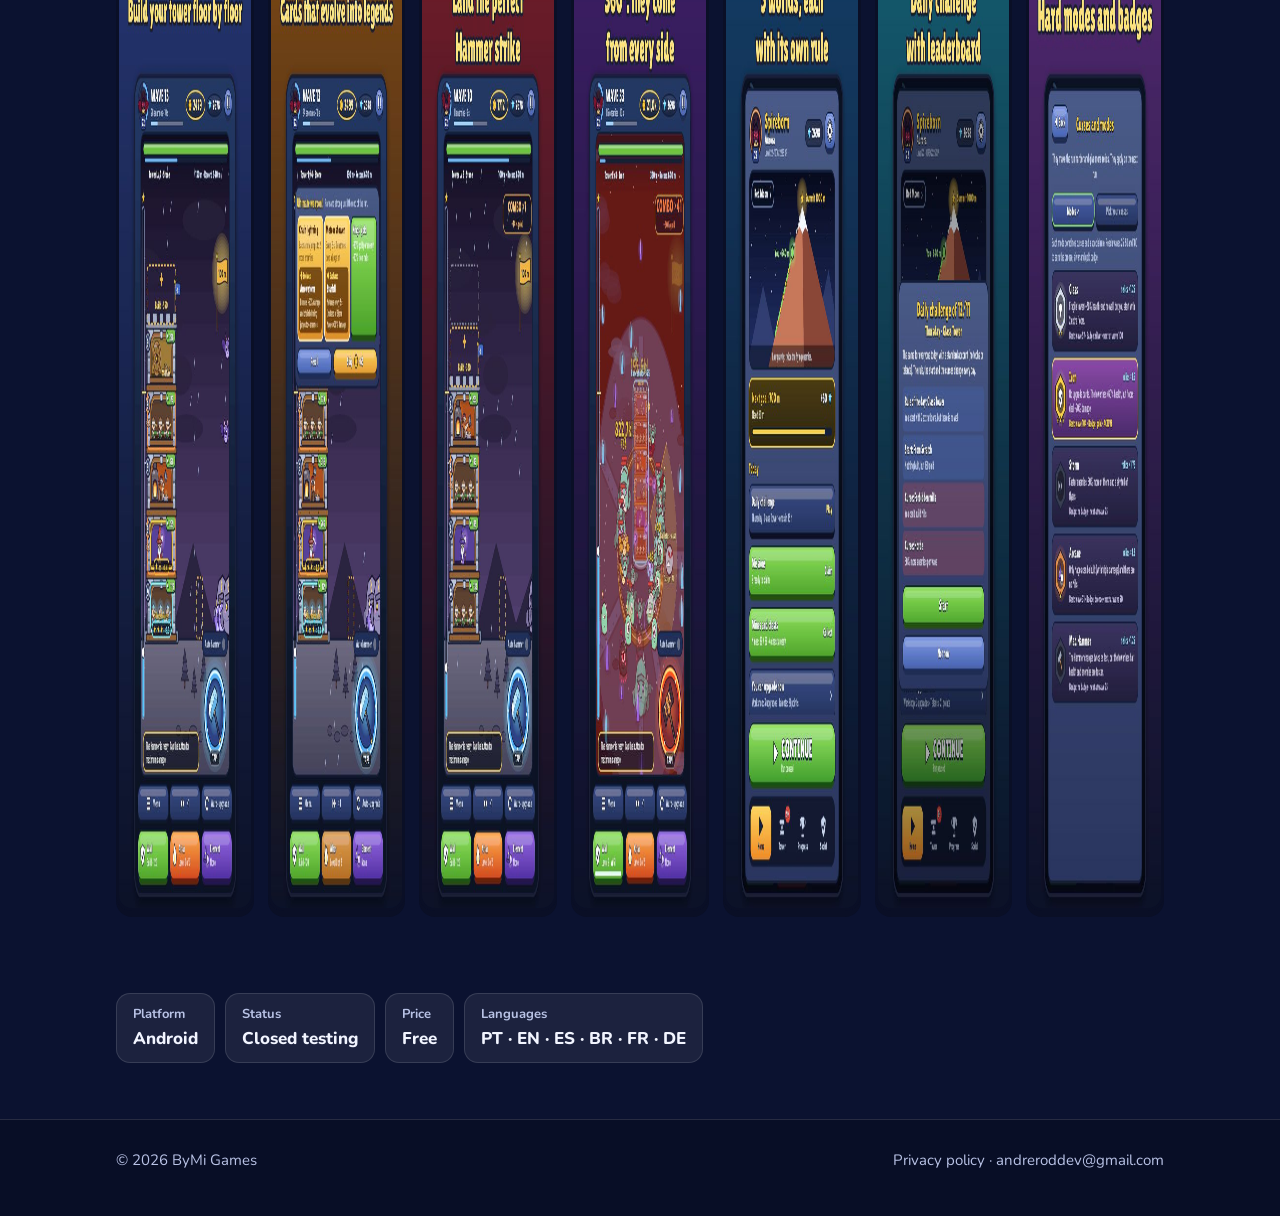
==== commit f2e70f64: "Site: nome do estúdio ByMi Games" ====
--- a/spireborn/index.html
+++ b/spireborn/index.html
@@ -21,7 +21,7 @@
 
 <header class="top">
   <div class="wrap">
-    <a class="brand" href="../"><img src="img/icon-64.png" alt="" width="36" height="36">andreroddev</a>
+    <a class="brand" href="../"><span class="mark">B</span>ByMi Games</a>
     <nav class="nav">
       <a class="hide-sm" href="../#jogos"><span lang="pt">Jogos</span><span lang="en">Games</span></a>
       <a href="privacy.html"><span lang="pt">Privacidade</span><span lang="en">Privacy</span></a>
@@ -131,7 +131,7 @@
 
 <footer class="foot">
   <div class="wrap">
-    <span>© 2026 andreroddev</span>
+    <span>© 2026 ByMi Games</span>
     <span><a href="privacy.html"><span lang="pt">Política de privacidade</span><span lang="en">Privacy policy</span></a> · <a href="mailto:andreroddev@gmail.com">andreroddev@gmail.com</a></span>
   </div>
 </footer>
--- a/assets/site.css
+++ b/assets/site.css
@@ -56,6 +56,7 @@
 .brand { display: flex; align-items: center; gap: 10px; color: var(--text); font-size: 21px; }
 .brand:hover { text-decoration: none; }
 .brand img { width: 36px; height: 36px; border-radius: 10px; box-shadow: 0 3px 0 var(--edge); }
+.brand .mark { width: 36px; height: 36px; border-radius: 11px; display: grid; place-items: center; font-size: 22px; color: #3a2600; background: linear-gradient(180deg, var(--gold), var(--gold-dk)); box-shadow: 0 3px 0 var(--edge), inset 0 2px 0 rgba(255, 255, 255, .35); }
 .nav { display: flex; align-items: center; gap: 4px; }
 .nav a { color: var(--muted); padding: 6px 10px; border-radius: 10px; font-weight: 700; font-size: 15px; }
 .nav a:hover { color: var(--text); text-decoration: none; background: rgba(255, 255, 255, .06); }
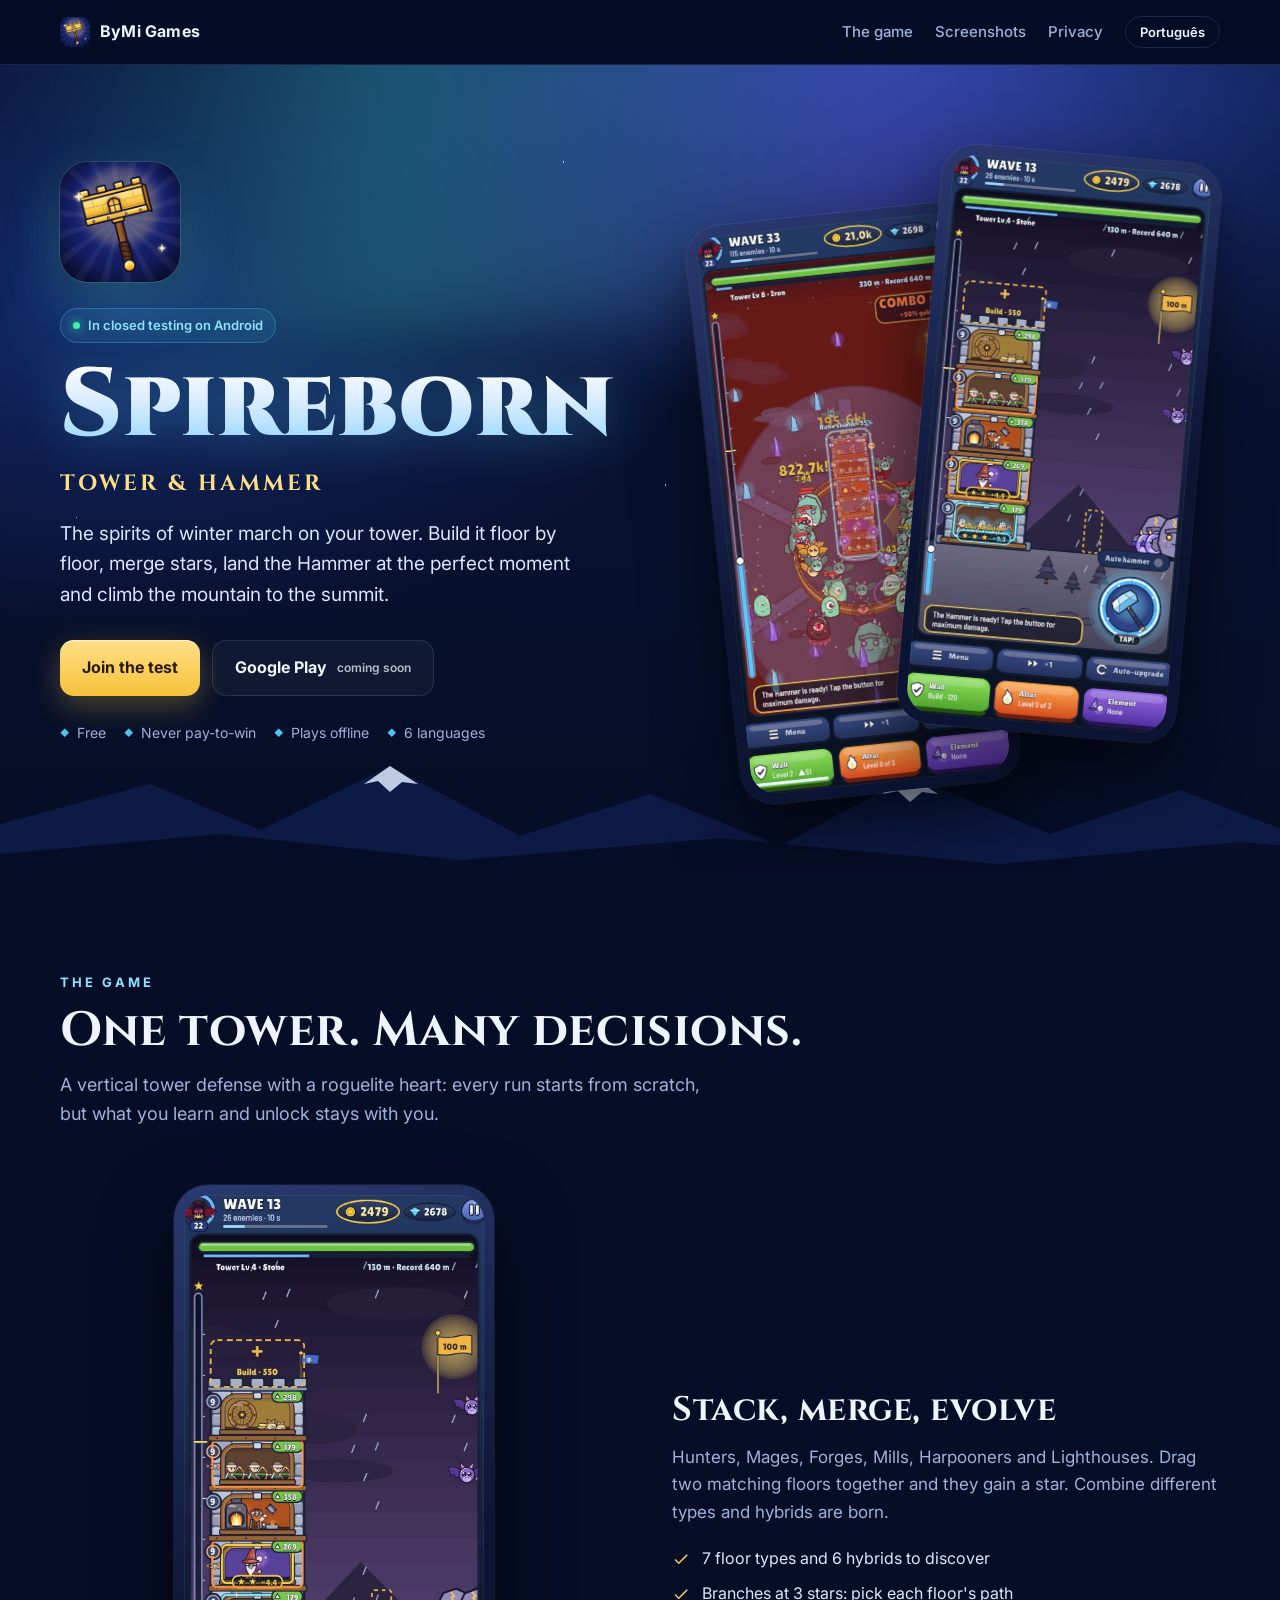
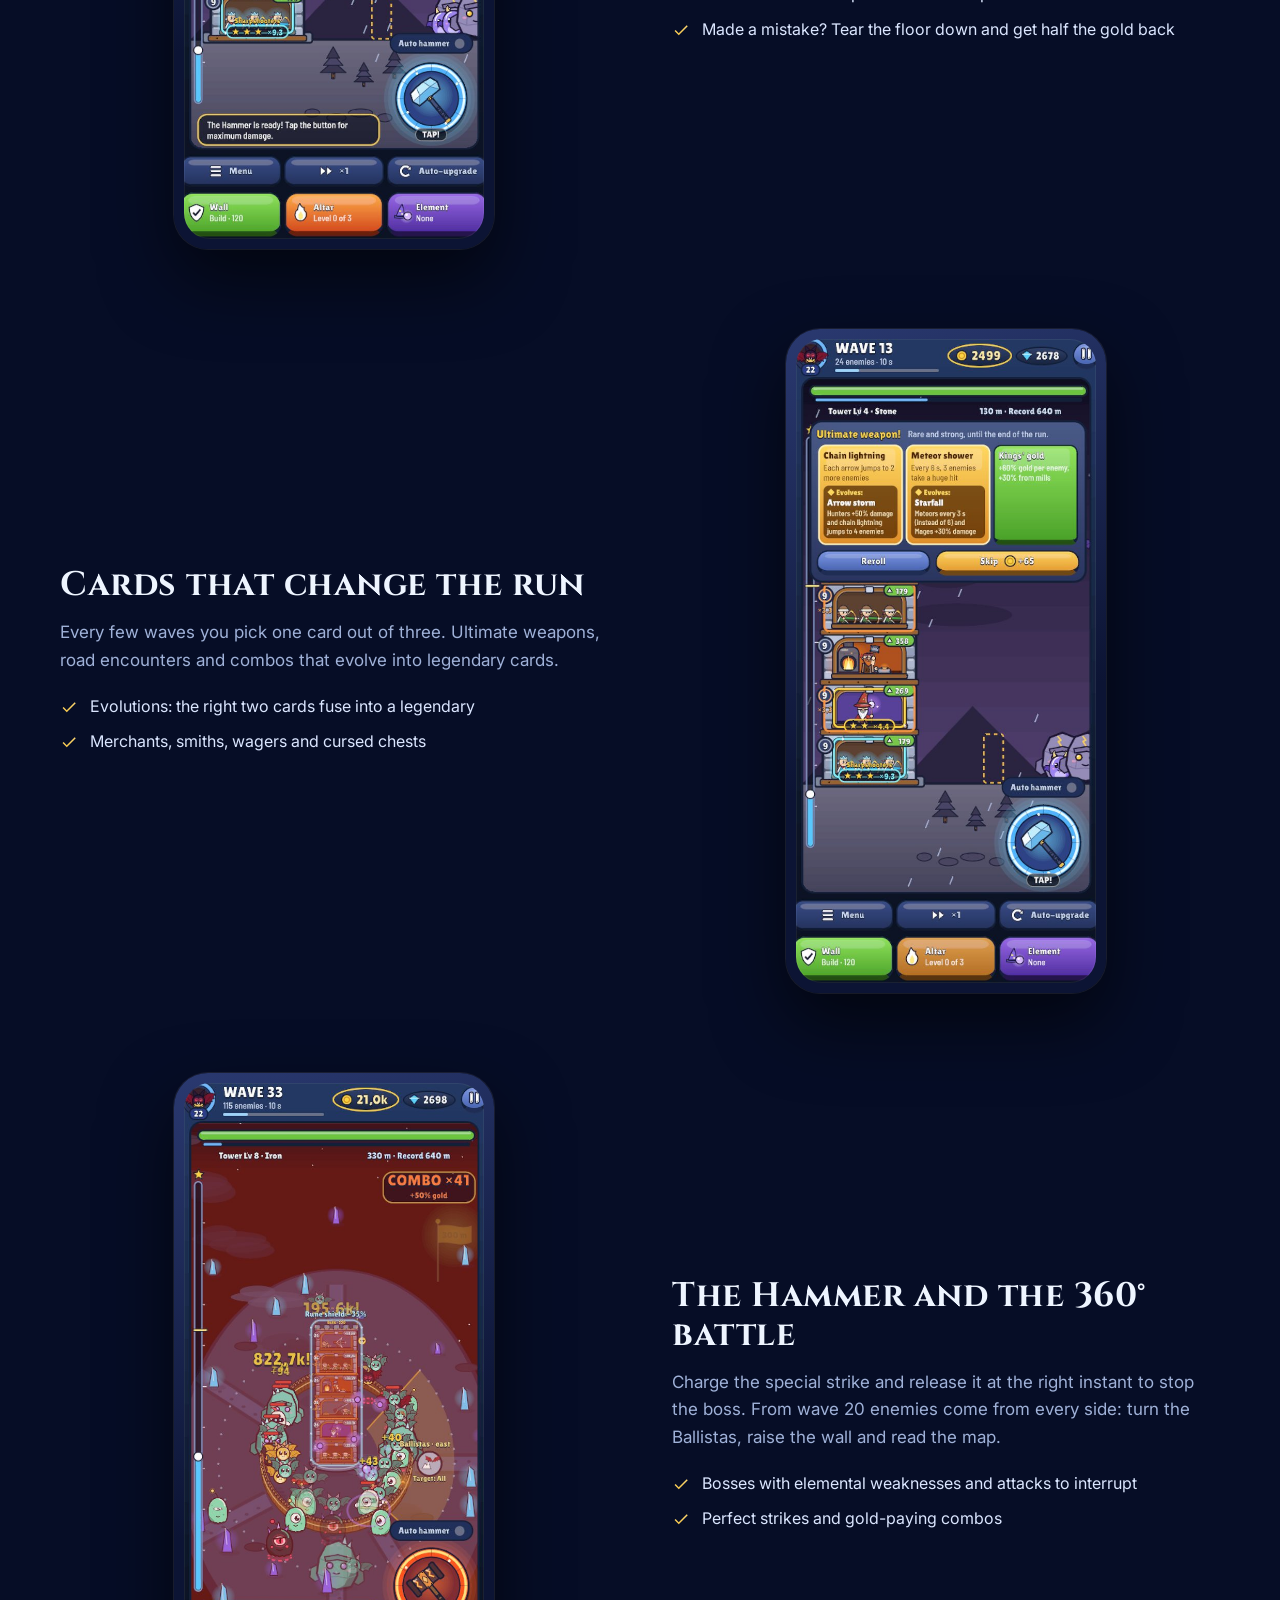
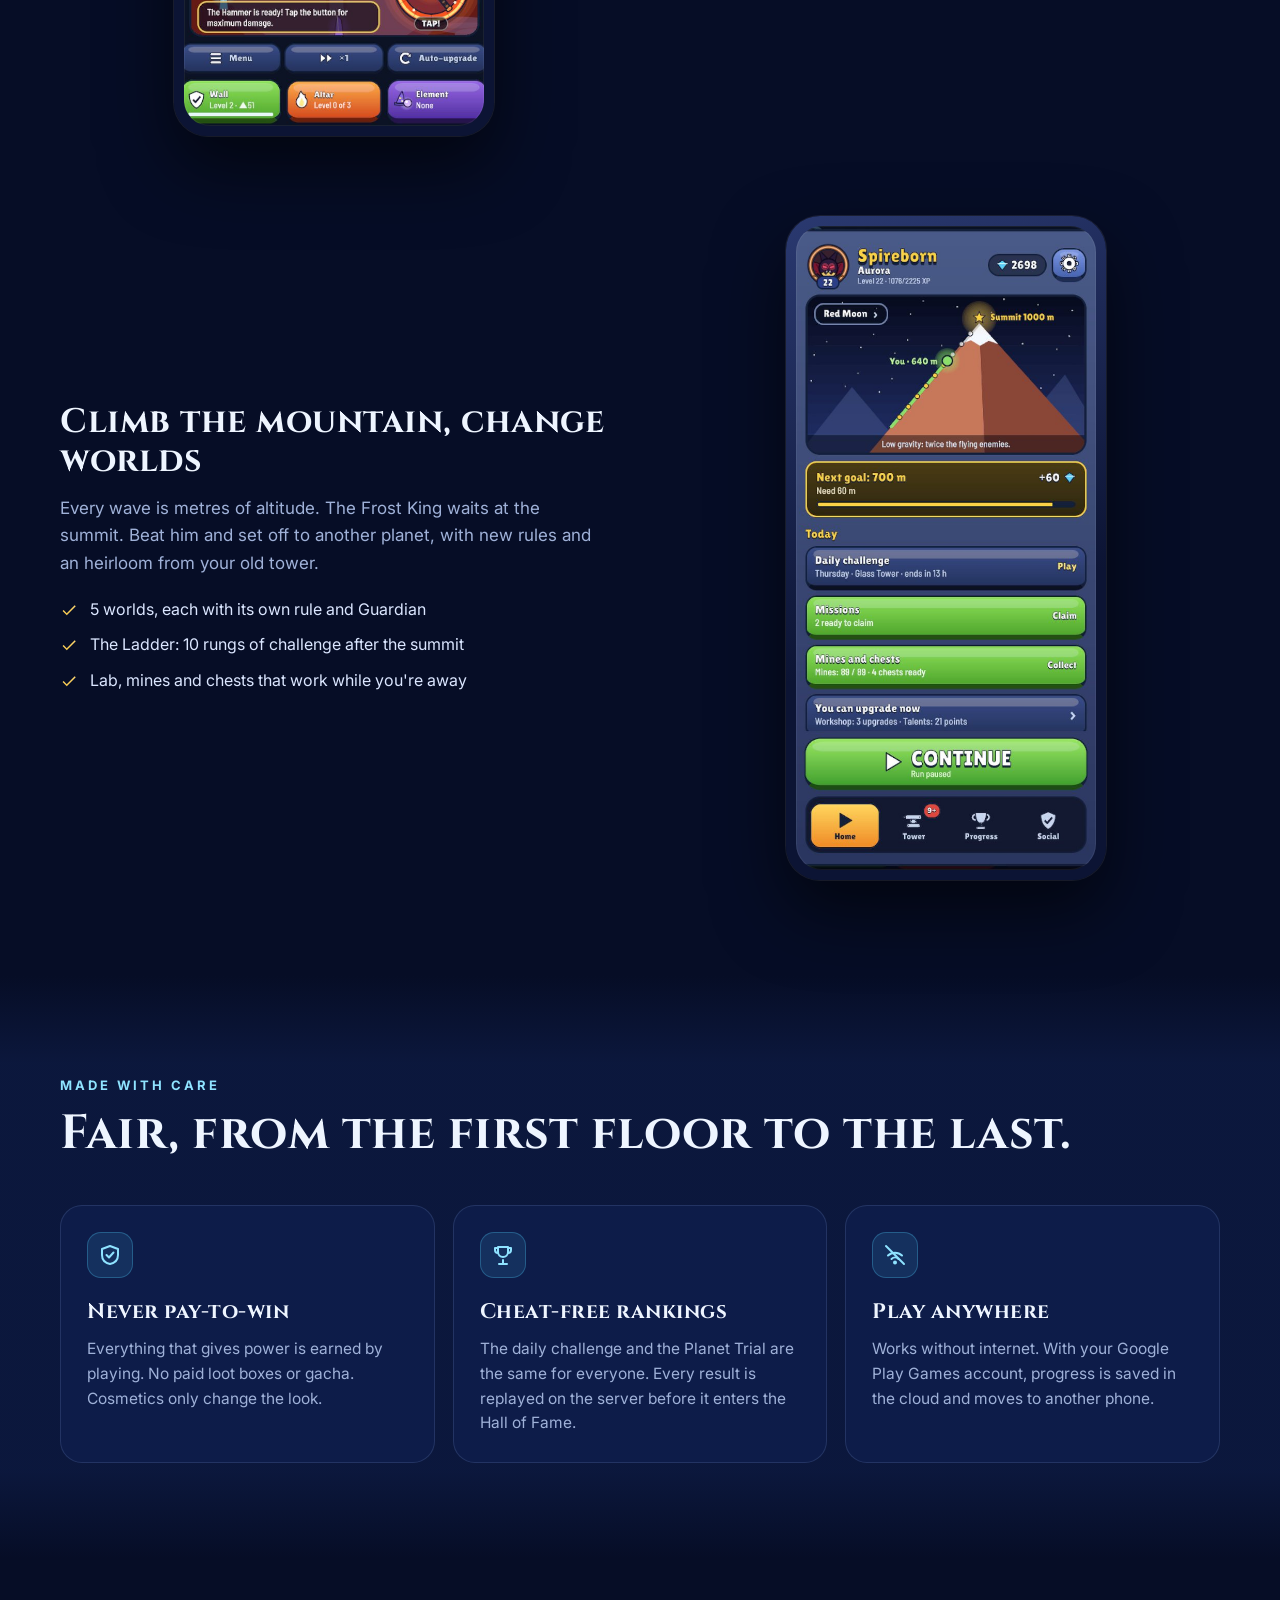
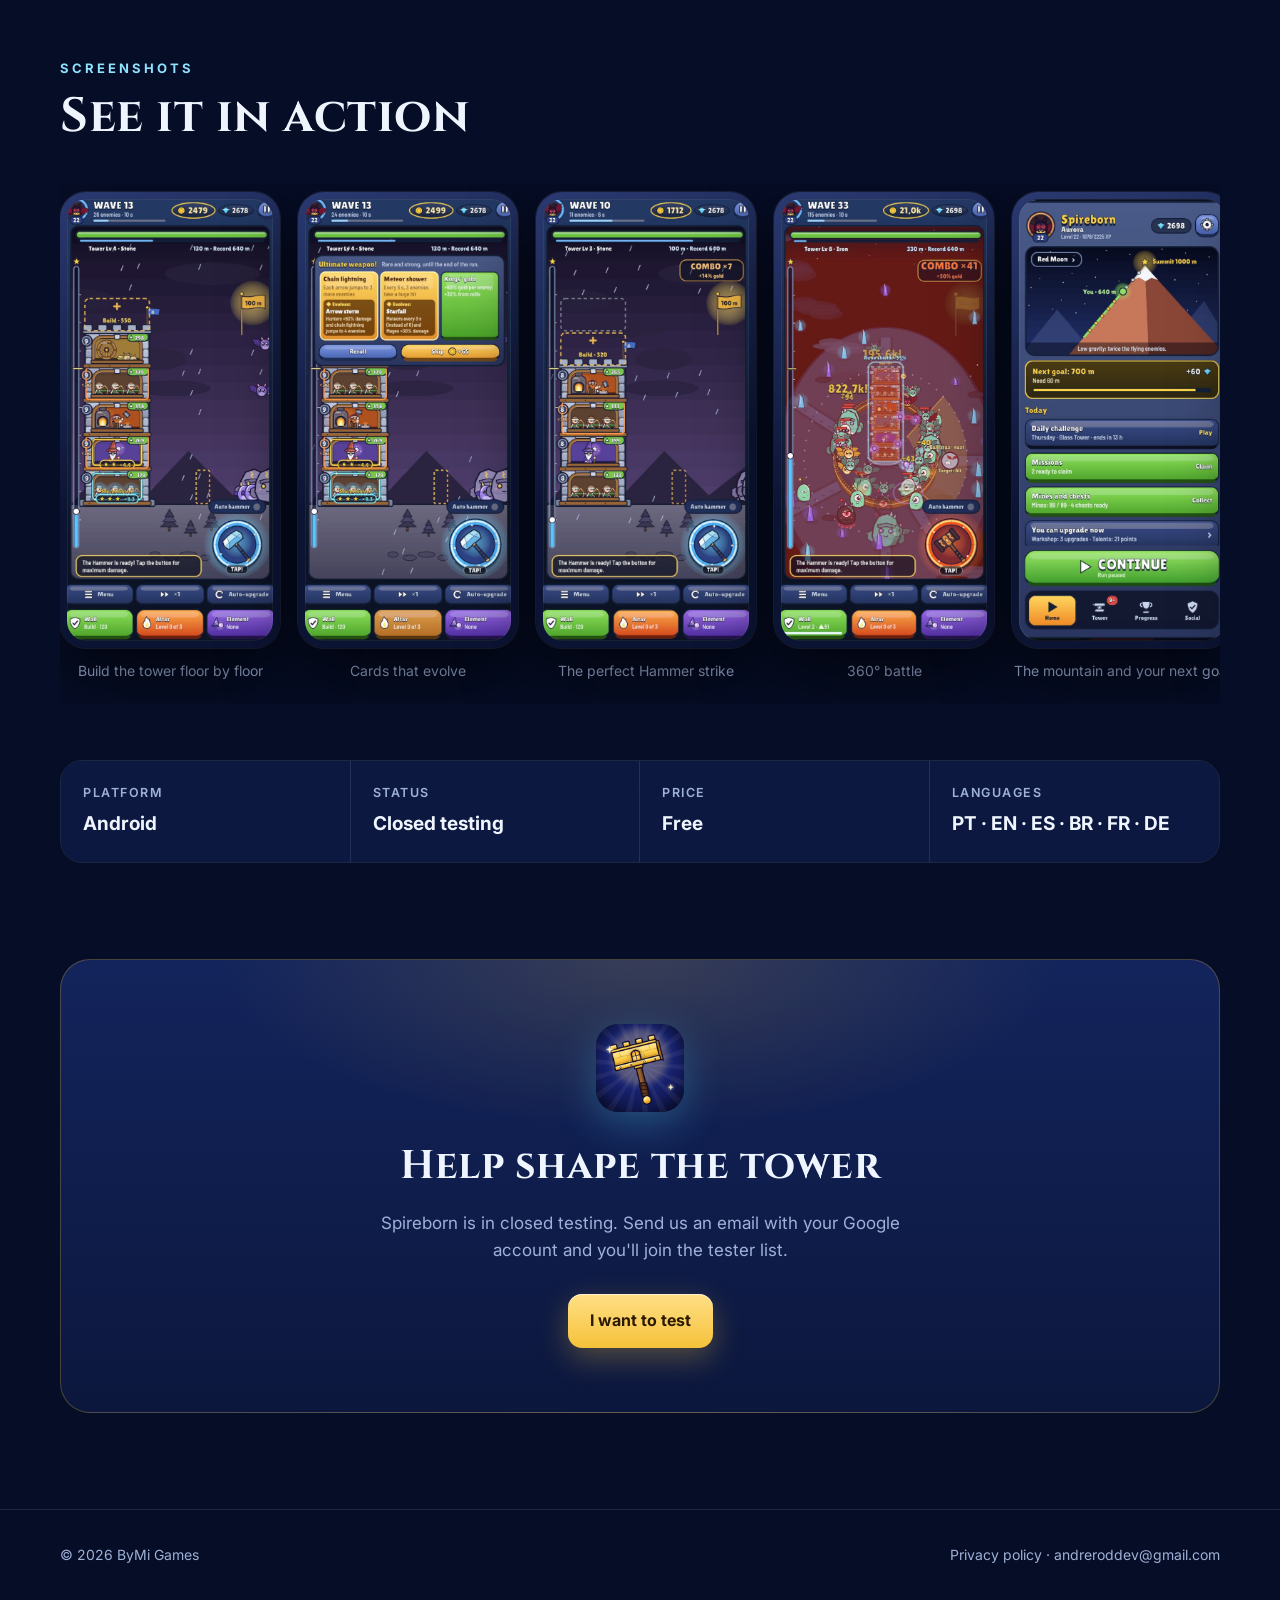
==== commit e443f017: "Spireborn: página nova (mais cuidada, capturas sem deformar) e ícone novo" ====
--- a/spireborn/index.html
+++ b/spireborn/index.html
@@ -4,26 +4,174 @@
 <meta charset="utf-8">
 <meta name="viewport" content="width=device-width, initial-scale=1">
 <title>Spireborn · Torre e Martelo</title>
-<meta name="description" content="Spireborn: constrói a torre andar a andar, funde estrelas e esmaga bosses com a Martelada. Build your tower floor by floor, merge stars and smash bosses with the Hammer.">
-<meta name="theme-color" content="#0b1230">
-<meta property="og:title" content="Spireborn">
-<meta property="og:description" content="Build your tower floor by floor, merge stars and smash bosses with the Hammer.">
-<meta property="og:image" content="https://andreroddev.github.io/spireborn/img/icon.png">
+<meta name="description" content="Spireborn é um tower defense roguelite para Android: constrói a torre andar a andar, funde estrelas e esmaga bosses com a Martelada. Sem pay-to-win.">
+<meta name="theme-color" content="#081233">
+<meta property="og:title" content="Spireborn · Tower &amp; Hammer">
+<meta property="og:description" content="A roguelite tower defense for Android. Build your tower floor by floor, merge stars and smash bosses with the Hammer. Never pay-to-win.">
+<meta property="og:image" content="https://andreroddev.github.io/spireborn/img/icon-512.png">
 <link rel="icon" href="img/icon-64.png">
+<link rel="apple-touch-icon" href="img/icon.png">
 <link rel="preconnect" href="https://fonts.googleapis.com">
 <link rel="preconnect" href="https://fonts.gstatic.com" crossorigin>
-<link href="https://fonts.googleapis.com/css2?family=Lilita+One&family=Nunito:wght@400;700;800&display=swap" rel="stylesheet">
-<link rel="stylesheet" href="../assets/site.css">
+<link href="https://fonts.googleapis.com/css2?family=Cinzel:wght@700;900&family=Inter:wght@400;500;600;700&display=swap" rel="stylesheet">
 <script src="../assets/lang.js"></script>
+<style>
+  :root {
+    --night: #060d26; --deep: #0a1638; --navy: #10204f; --line: rgba(160, 200, 255, .14);
+    --ice: #8fe3ff; --ice2: #4cc4f0; --gold: #f5c23a; --gold2: #ffdf86; --snow: #eef5ff;
+    --text: #dbe6ff; --muted: #9fb1d8; --card: rgba(18, 34, 84, .55);
+    --r: 22px;
+  }
+  * { box-sizing: border-box; }
+  html { scroll-behavior: smooth; -webkit-text-size-adjust: 100%; }
+  body { margin: 0; background: var(--night); color: var(--text); font: 16px/1.6 Inter, system-ui, -apple-system, "Segoe UI", sans-serif; -webkit-font-smoothing: antialiased; overflow-x: hidden; }
+  html[data-lang="pt"] [lang="en"]:not(html), html[data-lang="en"] [lang="pt"]:not(html) { display: none !important; }
+  img { max-width: 100%; display: block; }
+  a { color: var(--ice); }
+  .wrap { width: min(1160px, 100% - 40px); margin: 0 auto; }
+  h1, h2, h3 { font-family: Cinzel, Georgia, serif; color: var(--snow); letter-spacing: .5px; margin: 0; }
+
+  /* topo */
+  .top { position: sticky; top: 0; z-index: 20; backdrop-filter: blur(12px); -webkit-backdrop-filter: blur(12px); background: rgba(6, 13, 38, .72); border-bottom: 1px solid var(--line); }
+  .top .wrap { display: flex; align-items: center; justify-content: space-between; height: 64px; }
+  .brand { display: flex; align-items: center; gap: 10px; color: var(--snow); text-decoration: none; font-weight: 700; letter-spacing: .2px; }
+  .brand img { width: 30px; height: 30px; border-radius: 8px; }
+  .nav { display: flex; align-items: center; gap: 22px; }
+  .nav a { color: var(--muted); text-decoration: none; font-weight: 500; font-size: 15px; }
+  .nav a:hover { color: var(--snow); }
+  .langbtn { font: 600 13px Inter, sans-serif; color: var(--snow); background: transparent; border: 1px solid var(--line); border-radius: 999px; padding: 7px 14px; cursor: pointer; }
+  .langbtn:hover { border-color: var(--ice2); }
+
+  /* hero */
+  .hero { position: relative; isolation: isolate; padding: 88px 0 120px; overflow: hidden;
+    background: radial-gradient(1200px 600px at 70% 0%, #1c3a8f 0%, transparent 60%), radial-gradient(900px 500px at 10% 30%, #13286a 0%, transparent 65%), linear-gradient(180deg, #0a1638, var(--night)); }
+  .hero::before { content: ""; position: absolute; inset: -20% -10% auto; height: 420px; z-index: -1; filter: blur(40px); opacity: .55;
+    background: linear-gradient(100deg, transparent 10%, rgba(60, 240, 200, .45) 35%, rgba(138, 108, 255, .45) 65%, transparent 90%); transform: rotate(-6deg); animation: aurora 14s ease-in-out infinite alternate; }
+  @keyframes aurora { to { transform: rotate(-2deg) translateX(4%); opacity: .4; } }
+  .stars { position: absolute; inset: 0; z-index: -1; background-image:
+    radial-gradient(1.5px 1.5px at 12% 18%, #fff 50%, transparent 51%), radial-gradient(1px 1px at 28% 40%, #fff 50%, transparent 51%),
+    radial-gradient(1.5px 1.5px at 44% 12%, #fff 50%, transparent 51%), radial-gradient(1px 1px at 62% 30%, #fff 50%, transparent 51%),
+    radial-gradient(2px 2px at 82% 14%, #fff 50%, transparent 51%), radial-gradient(1px 1px at 90% 44%, #fff 50%, transparent 51%),
+    radial-gradient(1px 1px at 6% 56%, #fff 50%, transparent 51%), radial-gradient(1.5px 1.5px at 52% 52%, #fff 50%, transparent 51%); opacity: .7; }
+  .hero .wrap { display: grid; grid-template-columns: 1.05fr .95fr; gap: 48px; align-items: center; }
+  .appicon { width: 120px; height: 120px; border-radius: 28px; box-shadow: 0 0 0 1px rgba(255,255,255,.12), 0 18px 50px rgba(76, 196, 240, .35), 0 10px 30px rgba(0,0,0,.5); }
+  .eyebrow { display: inline-flex; align-items: center; gap: 8px; margin-top: 26px; padding: 6px 12px; border-radius: 999px; font-size: 13px; font-weight: 600; color: var(--ice); background: rgba(76, 196, 240, .1); border: 1px solid rgba(76, 196, 240, .3); }
+  .eyebrow i { width: 7px; height: 7px; border-radius: 50%; background: #3cf0a8; box-shadow: 0 0 10px #3cf0a8; }
+  .title { font-size: clamp(54px, 9vw, 96px); font-weight: 900; line-height: .95; margin-top: 18px;
+    background: linear-gradient(180deg, #ffffff 0%, #d9ecff 45%, #8fd6ff 100%); -webkit-background-clip: text; background-clip: text; color: transparent; filter: drop-shadow(0 6px 24px rgba(76, 196, 240, .35)); }
+  .tagline { font-family: Cinzel, serif; font-weight: 700; color: var(--gold2); font-size: clamp(18px, 2.4vw, 22px); letter-spacing: 3px; text-transform: uppercase; margin: 14px 0 0; }
+  .lead { font-size: clamp(17px, 2vw, 19px); color: var(--text); max-width: 540px; margin: 18px 0 0; }
+  .ctas { display: flex; flex-wrap: wrap; gap: 12px; margin-top: 30px; }
+  .btn { display: inline-flex; align-items: center; gap: 10px; padding: 14px 22px; border-radius: 14px; font-weight: 700; font-size: 16px; text-decoration: none; transition: transform .15s, box-shadow .15s; }
+  .btn:hover { transform: translateY(-2px); }
+  .btn.primary { color: #2a1a00; background: linear-gradient(180deg, var(--gold2), var(--gold)); box-shadow: 0 10px 30px rgba(245, 194, 58, .3), inset 0 1px 0 rgba(255,255,255,.6); }
+  .btn.ghost { color: var(--snow); border: 1px solid var(--line); background: rgba(255,255,255,.04); }
+  .btn small { font-weight: 600; font-size: 12px; opacity: .75; }
+  .meta { display: flex; flex-wrap: wrap; gap: 8px 18px; margin-top: 26px; color: var(--muted); font-size: 14px; }
+  .meta span::before { content: "◆"; color: var(--ice2); font-size: 9px; margin-right: 8px; vertical-align: 2px; }
+
+  /* telemóveis */
+  .phone { position: relative; width: 100%; aspect-ratio: 780 / 1618; border-radius: 34px; padding: 10px; background: linear-gradient(160deg, #2a3970, #0c1434 60%); box-shadow: 0 0 0 1px rgba(255,255,255,.08), 0 30px 70px rgba(0,0,0,.6); }
+  .phone img { width: 100%; height: 100%; object-fit: cover; border-radius: 26px; }
+  .phone::after { content: ""; position: absolute; inset: 10px; border-radius: 26px; box-shadow: inset 0 0 0 1px rgba(255,255,255,.06); pointer-events: none; }
+  .duo { position: relative; height: 600px; }
+  .duo .phone { position: absolute; width: 280px; }
+  .duo .p1 { left: 4%; top: 60px; transform: rotate(-6deg); }
+  .duo .p2 { right: 4%; top: 0; transform: rotate(5deg); z-index: 2; }
+  .glow { position: absolute; inset: 15% 10%; background: radial-gradient(closest-side, rgba(76,196,240,.35), transparent); filter: blur(30px); z-index: -1; }
+
+  .ridge { position: absolute; left: 0; right: 0; bottom: -1px; height: 120px; z-index: -1; }
+
+  /* secções */
+  section { position: relative; }
+  .sec { padding: 96px 0; }
+  .kicker { font-size: 13px; font-weight: 700; letter-spacing: 3px; text-transform: uppercase; color: var(--ice); }
+  .sec h2 { font-size: clamp(32px, 4.4vw, 48px); margin-top: 10px; line-height: 1.1; }
+  .sec .intro { color: var(--muted); max-width: 640px; margin: 14px 0 0; font-size: 18px; }
+
+  .row { display: grid; grid-template-columns: 1fr 1fr; gap: 64px; align-items: center; margin-top: 80px; }
+  .row:first-of-type { margin-top: 56px; }
+  .row .phone { max-width: 320px; margin: 0 auto; }
+  .row.flip .media { order: 2; }
+  .row h3 { font-size: clamp(26px, 3vw, 34px); line-height: 1.15; }
+  .row p { color: var(--muted); font-size: 17px; margin: 14px 0 0; }
+  .ticks { list-style: none; padding: 0; margin: 20px 0 0; display: grid; gap: 10px; }
+  .ticks li { position: relative; padding-left: 30px; color: var(--text); }
+  .ticks li::before { content: ""; position: absolute; left: 0; top: 4px; width: 18px; height: 18px; border-radius: 6px; background: linear-gradient(180deg, var(--gold2), var(--gold)); -webkit-mask: url("data:image/svg+xml,%3Csvg xmlns='http://www.w3.org/2000/svg' viewBox='0 0 24 24'%3E%3Cpath d='M9 16.2 4.8 12l-1.4 1.4L9 19 21 7l-1.4-1.4z'/%3E%3C/svg%3E") center/contain no-repeat; mask: url("data:image/svg+xml,%3Csvg xmlns='http://www.w3.org/2000/svg' viewBox='0 0 24 24'%3E%3Cpath d='M9 16.2 4.8 12l-1.4 1.4L9 19 21 7l-1.4-1.4z'/%3E%3C/svg%3E") center/contain no-repeat; }
+
+  .alt { background: linear-gradient(180deg, transparent, rgba(16, 32, 79, .55) 15%, rgba(16, 32, 79, .55) 85%, transparent); }
+
+  /* pilares */
+  .pillars { display: grid; grid-template-columns: repeat(3, 1fr); gap: 18px; margin-top: 44px; }
+  .pillar { background: var(--card); border: 1px solid var(--line); border-radius: var(--r); padding: 26px; }
+  .pillar .ic { width: 46px; height: 46px; border-radius: 14px; display: grid; place-items: center; background: rgba(76, 196, 240, .12); border: 1px solid rgba(76, 196, 240, .3); }
+  .pillar .ic svg { width: 24px; height: 24px; stroke: var(--ice); fill: none; stroke-width: 2; stroke-linecap: round; stroke-linejoin: round; }
+  .pillar h3 { font-size: 21px; margin-top: 18px; }
+  .pillar p { color: var(--muted); margin: 8px 0 0; font-size: 15.5px; }
+
+  /* galeria */
+  .gallery { display: grid; grid-auto-flow: column; grid-auto-columns: 220px; gap: 18px; overflow-x: auto; padding: 8px 4px 22px; margin-top: 40px; scroll-snap-type: x mandatory; scrollbar-width: thin; scrollbar-color: #2a3970 transparent; }
+  .gallery .phone { scroll-snap-align: start; border-radius: 26px; padding: 7px; }
+  .gallery .phone img { border-radius: 20px; }
+  .gallery .phone::after { inset: 7px; border-radius: 20px; }
+  .gallery figure { margin: 0; }
+  .gallery figcaption { text-align: center; color: var(--muted); font-size: 14px; margin-top: 12px; }
+
+  /* números */
+  .facts { display: grid; grid-template-columns: repeat(4, 1fr); border: 1px solid var(--line); border-radius: var(--r); overflow: hidden; margin-top: 8px; }
+  .facts div { padding: 22px; background: var(--card); border-right: 1px solid var(--line); }
+  .facts div:last-child { border-right: 0; }
+  .facts small { display: block; color: var(--muted); font-size: 12.5px; letter-spacing: 1.5px; text-transform: uppercase; font-weight: 600; }
+  .facts b { display: block; color: var(--snow); font-size: 19px; margin-top: 6px; font-weight: 700; }
+
+  /* chamada final */
+  .cta { margin: 0 auto; text-align: center; padding: 64px 28px; border-radius: 30px; border: 1px solid rgba(245, 194, 58, .25);
+    background: radial-gradient(600px 240px at 50% 0%, rgba(245, 194, 58, .16), transparent 70%), linear-gradient(180deg, #13245c, #0c173d); }
+  .cta img { width: 88px; height: 88px; border-radius: 22px; margin: 0 auto; box-shadow: 0 12px 40px rgba(76,196,240,.3); }
+  .cta h2 { margin-top: 22px; font-size: clamp(28px, 4vw, 40px); }
+  .cta p { color: var(--muted); max-width: 560px; margin: 12px auto 0; font-size: 17px; }
+  .cta .ctas { justify-content: center; }
+
+  .foot { border-top: 1px solid var(--line); padding: 34px 0 44px; margin-top: 96px; color: var(--muted); font-size: 14px; }
+  .foot .wrap { display: flex; flex-wrap: wrap; gap: 14px 28px; justify-content: space-between; align-items: center; }
+  .foot a { color: var(--muted); text-decoration: none; }
+  .foot a:hover { color: var(--snow); }
+
+  @media (max-width: 900px) {
+    .hero { padding: 56px 0 90px; }
+    .hero .wrap { grid-template-columns: 1fr; gap: 20px; }
+    .duo { height: 470px; max-width: 420px; margin: 0 auto; width: 100%; }
+    .duo .phone { width: 210px; }
+    .row, .row.flip { grid-template-columns: 1fr; gap: 34px; margin-top: 70px; }
+    .row.flip .media { order: 0; }
+    .row .phone { max-width: 260px; }
+    .pillars { grid-template-columns: 1fr; }
+    .facts { grid-template-columns: 1fr 1fr; }
+    .facts div:nth-child(2) { border-right: 0; }
+    .facts div:nth-child(-n+2) { border-bottom: 1px solid var(--line); }
+    .sec { padding: 72px 0; }
+  }
+  @media (max-width: 520px) {
+    .wrap { width: calc(100% - 32px); }
+    .nav .hide-sm { display: none; }
+    .duo { height: 400px; }
+    .duo .phone { width: 180px; }
+    .appicon { width: 96px; height: 96px; border-radius: 22px; }
+    .btn { width: 100%; justify-content: center; }
+    .gallery { grid-auto-columns: 180px; }
+  }
+  @media (prefers-reduced-motion: reduce) { .hero::before { animation: none; } .btn { transition: none; } html { scroll-behavior: auto; } }
+</style>
 </head>
 <body>
 <span hidden data-title-pt="Spireborn · Torre e Martelo" data-title-en="Spireborn · Tower &amp; Hammer"></span>
 
 <header class="top">
   <div class="wrap">
-    <a class="brand" href="../"><span class="mark">B</span>ByMi Games</a>
+    <a class="brand" href="../"><img src="img/icon-64.png" alt="">ByMi Games</a>
     <nav class="nav">
-      <a class="hide-sm" href="../#jogos"><span lang="pt">Jogos</span><span lang="en">Games</span></a>
+      <a class="hide-sm" href="#jogo"><span lang="pt">O jogo</span><span lang="en">The game</span></a>
+      <a class="hide-sm" href="#imagens"><span lang="pt">Imagens</span><span lang="en">Screenshots</span></a>
       <a href="privacy.html"><span lang="pt">Privacidade</span><span lang="en">Privacy</span></a>
       <button class="langbtn" id="langbtn" type="button">English</button>
     </nav>
@@ -31,100 +179,171 @@
 </header>
 
 <main>
-  <section class="ghero">
+  <section class="hero">
+    <div class="stars" aria-hidden="true"></div>
     <div class="wrap">
       <div>
-        <img class="icon" src="img/icon.png" alt="" width="84" height="84">
-        <h1 class="logo">Spireborn</h1>
-        <p class="sub" lang="pt">Torre e Martelo</p>
-        <p class="sub" lang="en">Tower &amp; Hammer</p>
-        <p class="lead" lang="pt">Os espíritos do inverno marcham sobre a tua torre. Constrói-a andar a andar, funde estrelas e sobe a montanha o mais alto que conseguires.</p>
-        <p class="lead" lang="en">The spirits of winter march on your tower. Build it floor by floor, merge stars and climb the mountain as high as you can.</p>
-        <div class="btns">
-          <span class="btn gold soon"><span lang="pt">Google Play</span><span lang="en">Google Play</span> <small lang="pt">em breve</small><small lang="en">soon</small></span>
-          <a class="btn" href="mailto:andreroddev@gmail.com?subject=Spireborn"><span lang="pt">Quero testar</span><span lang="en">Let me test it</span></a>
-        </div>
-      </div>
-      <div class="phones" aria-hidden="true">
-        <img class="a" lang="pt" src="img/pt_4_360.jpg" alt="">
-        <img class="b" lang="pt" src="img/pt_1_torre.jpg" alt="">
-        <img class="a" lang="en" src="img/en_4_360.jpg" alt="">
-        <img class="b" lang="en" src="img/en_1_torre.jpg" alt="">
-      </div>
-    </div>
-    <div class="mountains" aria-hidden="true">
-      <svg viewBox="0 0 1440 140" preserveAspectRatio="none">
-        <path d="M0 140 L0 90 L140 40 L260 95 L380 20 L520 100 L640 55 L760 110 L900 30 L1040 95 L1160 50 L1300 105 L1440 60 L1440 140 Z" fill="#1d2a6e"/>
-        <path d="M380 20 L410 38 L395 36 L380 46 L366 34 L352 38 Z M900 30 L930 50 L914 47 L900 58 L886 46 L870 50 Z" fill="#eaf2ff" opacity=".85"/>
-        <path d="M0 140 L0 118 L200 92 L420 124 L700 96 L980 126 L1220 100 L1440 120 L1440 140 Z" fill="#243380"/>
-      </svg>
-    </div>
-  </section>
-
-  <section class="section">
-    <div class="wrap">
-      <h2><span lang="pt">O jogo</span><span lang="en">The game</span></h2>
-      <ul class="features">
-        <li><span class="ico c-gold"><svg viewBox="0 0 24 24" fill="none" stroke="#3a2600" stroke-width="2.4" stroke-linejoin="round"><path d="M7 21V9l5-5 5 5v12z"/><path d="M10 21v-4h4v4M10 12h4"/></svg></span>
-          <b><span lang="pt">Empilha e funde</span><span lang="en">Stack and merge</span></b>
-          <span lang="pt">Caçadores, Magos, Forjas, Moinhos, Arpoeiros e Faróis. Dois andares iguais fundem-se numa estrela.</span>
-          <span lang="en">Hunters, Mages, Forges, Mills, Harpooners and Lighthouses. Two matching floors merge into a star.</span></li>
-        <li><span class="ico c-blue"><svg viewBox="0 0 24 24" fill="none" stroke="#06223f" stroke-width="2.4" stroke-linecap="round" stroke-linejoin="round"><path d="M14 4l6 6-3 3-6-6z"/><path d="M11 7L4 20"/></svg></span>
-          <b><span lang="pt">A Martelada</span><span lang="en">The Hammer</span></b>
-          <span lang="pt">Carrega o golpe especial e acerta no momento certo para travar o boss.</span>
-          <span lang="en">Charge the special strike and land it at the right moment to stop the boss.</span></li>
-        <li><span class="ico c-purple"><svg viewBox="0 0 24 24" fill="none" stroke="#24104a" stroke-width="2.4" stroke-linejoin="round"><rect x="4" y="5" width="10" height="14" rx="2"/><path d="M10 5l2-2h6a2 2 0 012 2v12a2 2 0 01-2 2h-4"/></svg></span>
-          <b><span lang="pt">Cada run é diferente</span><span lang="en">Every run is different</span></b>
-          <span lang="pt">Cartas a cada 3 ondas, armas supremas, encontros na estrada e cartas que evoluem.</span>
-          <span lang="en">Cards every 3 waves, ultimate weapons, road encounters and cards that evolve.</span></li>
-        <li><span class="ico c-red"><svg viewBox="0 0 24 24" fill="none" stroke="#4a1208" stroke-width="2.4" stroke-linecap="round"><circle cx="12" cy="12" r="8"/><circle cx="12" cy="12" r="3"/><path d="M12 1v4M12 19v4M1 12h4M19 12h4"/></svg></span>
-          <b>360°</b>
-          <span lang="pt">A partir da onda 20 os inimigos vêm de todos os lados. Vira as Balistas e ergue a muralha.</span>
-          <span lang="en">From wave 20 enemies come from every side. Turn the Ballistas and raise the wall.</span></li>
-        <li><span class="ico c-teal"><svg viewBox="0 0 24 24" fill="none" stroke="#06332c" stroke-width="2.4" stroke-linejoin="round"><path d="M2 20l7-12 4 6 3-4 6 10z"/></svg></span>
-          <b><span lang="pt">5 mundos e a Escada</span><span lang="en">5 worlds and the Ladder</span></b>
-          <span lang="pt">Cada mundo tem a sua regra e o seu Guardião. Depois do cume, 10 degraus de desafio.</span>
-          <span lang="en">Each world has its own rule and Guardian. After the summit, 10 rungs of challenge.</span></li>
-        <li><span class="ico c-green"><svg viewBox="0 0 24 24" fill="none" stroke="#123a06" stroke-width="2.6" stroke-linecap="round" stroke-linejoin="round"><path d="M12 3l8 3v6c0 5-3.5 8-8 9-4.5-1-8-4-8-9V6z"/><path d="M8.5 12l2.5 2.5 4.5-5"/></svg></span>
-          <b><span lang="pt">Justo</span><span lang="en">Fair</span></b>
-          <span lang="pt">Sem pay-to-win: as compras só mudam o aspeto. Joga-se offline, em 6 línguas.</span>
-          <span lang="en">Never pay-to-win: purchases only change the look. Plays offline, in 6 languages.</span></li>
-      </ul>
-    </div>
-  </section>
-
-  <section class="section">
-    <div class="wrap">
-      <h2><span lang="pt">Imagens</span><span lang="en">Screenshots</span></h2>
-      <div class="shots" lang="pt">
-        <img src="img/pt_1_torre.jpg" alt="Constrói a torre andar a andar" loading="lazy" width="540" height="960">
-        <img src="img/pt_2_cartas.jpg" alt="Cartas que evoluem" loading="lazy" width="540" height="960">
-        <img src="img/pt_3_boss.jpg" alt="A Martelada perfeita" loading="lazy" width="540" height="960">
-        <img src="img/pt_4_360.jpg" alt="Batalha a 360°" loading="lazy" width="540" height="960">
-        <img src="img/pt_5_menu.jpg" alt="A montanha" loading="lazy" width="540" height="960">
-        <img src="img/pt_6_diario.jpg" alt="O Diário" loading="lazy" width="540" height="960">
-        <img src="img/pt_7_modos.jpg" alt="Modos" loading="lazy" width="540" height="960">
-      </div>
-      <div class="shots" lang="en">
-        <img src="img/en_1_torre.jpg" alt="Build the tower floor by floor" loading="lazy" width="540" height="960">
-        <img src="img/en_2_cartas.jpg" alt="Cards that evolve" loading="lazy" width="540" height="960">
-        <img src="img/en_3_boss.jpg" alt="The perfect Hammer strike" loading="lazy" width="540" height="960">
-        <img src="img/en_4_360.jpg" alt="360° battle" loading="lazy" width="540" height="960">
-        <img src="img/en_5_menu.jpg" alt="The mountain" loading="lazy" width="540" height="960">
-        <img src="img/en_6_diario.jpg" alt="The Journal" loading="lazy" width="540" height="960">
-        <img src="img/en_7_modos.jpg" alt="Modes" loading="lazy" width="540" height="960">
-      </div>
-    </div>
-  </section>
-
-  <section class="section">
-    <div class="wrap">
-      <ul class="facts">
-        <li><small><span lang="pt">Plataforma</span><span lang="en">Platform</span></small><b>Android</b></li>
-        <li><small><span lang="pt">Estado</span><span lang="en">Status</span></small><b><span lang="pt">Em teste fechado</span><span lang="en">Closed testing</span></b></li>
-        <li><small><span lang="pt">Preço</span><span lang="en">Price</span></small><b><span lang="pt">Grátis</span><span lang="en">Free</span></b></li>
-        <li><small><span lang="pt">Línguas</span><span lang="en">Languages</span></small><b>PT · EN · ES · BR · FR · DE</b></li>
-      </ul>
+        <img class="appicon" src="img/icon-512.png" alt="Spireborn" width="120" height="120">
+        <span class="eyebrow"><i></i><span lang="pt">Em teste fechado no Android</span><span lang="en">In closed testing on Android</span></span>
+        <h1 class="title">Spireborn</h1>
+        <p class="tagline"><span lang="pt">Torre e Martelo</span><span lang="en">Tower &amp; Hammer</span></p>
+        <p class="lead" lang="pt">Os espíritos do inverno marcham sobre a tua torre. Constrói-a andar a andar, funde estrelas, acerta a Martelada no momento certo e sobe a montanha até ao cume.</p>
+        <p class="lead" lang="en">The spirits of winter march on your tower. Build it floor by floor, merge stars, land the Hammer at the perfect moment and climb the mountain to the summit.</p>
+        <div class="ctas">
+          <a class="btn primary" href="mailto:andreroddev@gmail.com?subject=Spireborn%20-%20teste"><span lang="pt">Quero entrar no teste</span><span lang="en">Join the test</span></a>
+          <span class="btn ghost">Google Play <small lang="pt">em breve</small><small lang="en">coming soon</small></span>
+        </div>
+        <div class="meta">
+          <span lang="pt">Grátis</span><span lang="en">Free</span>
+          <span lang="pt">Sem pay-to-win</span><span lang="en">Never pay-to-win</span>
+          <span lang="pt">Joga-se offline</span><span lang="en">Plays offline</span>
+          <span lang="pt">6 línguas</span><span lang="en">6 languages</span>
+        </div>
+      </div>
+      <div class="duo" aria-hidden="true">
+        <div class="glow"></div>
+        <div class="phone p1"><img lang="pt" src="img/pt_s4.jpg" alt=""><img lang="en" src="img/en_s4.jpg" alt=""></div>
+        <div class="phone p2"><img lang="pt" src="img/pt_s1.jpg" alt=""><img lang="en" src="img/en_s1.jpg" alt=""></div>
+      </div>
+    </div>
+    <svg class="ridge" viewBox="0 0 1440 120" preserveAspectRatio="none" aria-hidden="true">
+      <path d="M0 120 L0 70 L150 30 L260 76 L390 12 L520 82 L650 40 L780 92 L910 22 L1050 80 L1180 36 L1310 86 L1440 50 L1440 120 Z" fill="#0d1a45"/>
+      <path d="M390 12 L418 30 L402 28 L390 38 L378 27 L364 30 Z M910 22 L938 40 L922 38 L910 48 L898 37 L882 40 Z" fill="#dfeaff" opacity=".85"/>
+      <path d="M0 120 L0 100 L220 80 L460 106 L720 84 L1000 110 L1240 88 L1440 104 L1440 120 Z" fill="#060d26"/>
+    </svg>
+  </section>
+
+  <section class="sec" id="jogo">
+    <div class="wrap">
+      <span class="kicker"><span lang="pt">O jogo</span><span lang="en">The game</span></span>
+      <h2><span lang="pt">Uma torre. Muitas decisões.</span><span lang="en">One tower. Many decisions.</span></h2>
+      <p class="intro" lang="pt">Tower defense vertical com alma de roguelite: cada run começa do zero, mas o que aprendes e desbloqueias fica contigo.</p>
+      <p class="intro" lang="en">A vertical tower defense with a roguelite heart: every run starts from scratch, but what you learn and unlock stays with you.</p>
+
+      <div class="row">
+        <div class="media"><div class="phone"><img lang="pt" src="img/pt_s1.jpg" alt="Torre com vários andares" loading="lazy"><img lang="en" src="img/en_s1.jpg" alt="Tower with several floors" loading="lazy"></div></div>
+        <div>
+          <h3><span lang="pt">Empilha, funde, evolui</span><span lang="en">Stack, merge, evolve</span></h3>
+          <p lang="pt">Caçadores, Magos, Forjas, Moinhos, Arpoeiros e Faróis. Arrasta dois andares iguais um para cima do outro e ganham uma estrela. Junta tipos diferentes e nascem híbridos.</p>
+          <p lang="en">Hunters, Mages, Forges, Mills, Harpooners and Lighthouses. Drag two matching floors together and they gain a star. Combine different types and hybrids are born.</p>
+          <ul class="ticks">
+            <li><span lang="pt">7 tipos de andar e 6 híbridos para descobrir</span><span lang="en">7 floor types and 6 hybrids to discover</span></li>
+            <li><span lang="pt">Ramos às 3 estrelas: escolhe o caminho de cada andar</span><span lang="en">Branches at 3 stars: pick each floor's path</span></li>
+            <li><span lang="pt">Enganaste-te? Destrói o andar e recupera metade do ouro</span><span lang="en">Made a mistake? Tear the floor down and get half the gold back</span></li>
+          </ul>
+        </div>
+      </div>
+
+      <div class="row flip">
+        <div class="media"><div class="phone"><img lang="pt" src="img/pt_s2.jpg" alt="Escolha de cartas" loading="lazy"><img lang="en" src="img/en_s2.jpg" alt="Card choice" loading="lazy"></div></div>
+        <div>
+          <h3><span lang="pt">Cartas que mudam a run</span><span lang="en">Cards that change the run</span></h3>
+          <p lang="pt">A cada poucas ondas escolhes uma carta entre três. Armas supremas, encontros na estrada e combinações que evoluem para cartas lendárias.</p>
+          <p lang="en">Every few waves you pick one card out of three. Ultimate weapons, road encounters and combos that evolve into legendary cards.</p>
+          <ul class="ticks">
+            <li><span lang="pt">Evoluções: duas cartas certas fundem-se numa lendária</span><span lang="en">Evolutions: the right two cards fuse into a legendary</span></li>
+            <li><span lang="pt">Mercador, ferreiro, apostas e baús amaldiçoados</span><span lang="en">Merchants, smiths, wagers and cursed chests</span></li>
+          </ul>
+        </div>
+      </div>
+
+      <div class="row">
+        <div class="media"><div class="phone"><img lang="pt" src="img/pt_s4.jpg" alt="Batalha a 360 graus" loading="lazy"><img lang="en" src="img/en_s4.jpg" alt="360 degree battle" loading="lazy"></div></div>
+        <div>
+          <h3><span lang="pt">A Martelada e a batalha a 360°</span><span lang="en">The Hammer and the 360° battle</span></h3>
+          <p lang="pt">Carrega o golpe especial e solta-o no instante certo para travar o boss. A partir da onda 20 os inimigos vêm de todos os lados: vira as Balistas, ergue a muralha e lê o mapa.</p>
+          <p lang="en">Charge the special strike and release it at the right instant to stop the boss. From wave 20 enemies come from every side: turn the Ballistas, raise the wall and read the map.</p>
+          <ul class="ticks">
+            <li><span lang="pt">Bosses com fraquezas a elementos e ataques para interromper</span><span lang="en">Bosses with elemental weaknesses and attacks to interrupt</span></li>
+            <li><span lang="pt">Martelada perfeita e combos que rendem ouro</span><span lang="en">Perfect strikes and gold-paying combos</span></li>
+          </ul>
+        </div>
+      </div>
+
+      <div class="row flip">
+        <div class="media"><div class="phone"><img lang="pt" src="img/pt_s5.jpg" alt="A montanha e o próximo objetivo" loading="lazy"><img lang="en" src="img/en_s5.jpg" alt="The mountain and the next goal" loading="lazy"></div></div>
+        <div>
+          <h3><span lang="pt">Sobe a montanha, muda de mundo</span><span lang="en">Climb the mountain, change worlds</span></h3>
+          <p lang="pt">Cada onda são metros de altitude. No cume espera-te o Rei do Gelo. Vence-o e parte para outro planeta, com regras novas e uma herança da torre antiga.</p>
+          <p lang="en">Every wave is metres of altitude. The Frost King waits at the summit. Beat him and set off to another planet, with new rules and an heirloom from your old tower.</p>
+          <ul class="ticks">
+            <li><span lang="pt">5 mundos, cada um com a sua regra e o seu Guardião</span><span lang="en">5 worlds, each with its own rule and Guardian</span></li>
+            <li><span lang="pt">A Escada: 10 degraus de desafio depois do cume</span><span lang="en">The Ladder: 10 rungs of challenge after the summit</span></li>
+            <li><span lang="pt">Laboratório, minas e baús que trabalham enquanto não jogas</span><span lang="en">Lab, mines and chests that work while you're away</span></li>
+          </ul>
+        </div>
+      </div>
+    </div>
+  </section>
+
+  <section class="sec alt">
+    <div class="wrap">
+      <span class="kicker"><span lang="pt">Feito com cuidado</span><span lang="en">Made with care</span></span>
+      <h2><span lang="pt">Justo, do primeiro ao último andar.</span><span lang="en">Fair, from the first floor to the last.</span></h2>
+      <div class="pillars">
+        <div class="pillar">
+          <div class="ic"><svg viewBox="0 0 24 24"><path d="M12 3l8 3v6c0 5-3.5 8-8 9-4.5-1-8-4-8-9V6z"/><path d="M8.5 12l2.5 2.5 4.5-5"/></svg></div>
+          <h3><span lang="pt">Sem pay-to-win</span><span lang="en">Never pay-to-win</span></h3>
+          <p lang="pt">Tudo o que dá poder ganha-se a jogar. Sem caixas pagas nem sorteios. O que é cosmético muda só o aspeto.</p>
+          <p lang="en">Everything that gives power is earned by playing. No paid loot boxes or gacha. Cosmetics only change the look.</p>
+        </div>
+        <div class="pillar">
+          <div class="ic"><svg viewBox="0 0 24 24"><path d="M8 21h8M12 17v4M7 4h10v5a5 5 0 0 1-10 0z"/><path d="M17 5h3v2a3 3 0 0 1-3 3M7 5H4v2a3 3 0 0 0 3 3"/></svg></div>
+          <h3><span lang="pt">Rankings sem batota</span><span lang="en">Cheat-free rankings</span></h3>
+          <p lang="pt">O desafio diário e a Prova do planeta são iguais para todos. Cada resultado é refeito no servidor antes de entrar no Salão da Fama.</p>
+          <p lang="en">The daily challenge and the Planet Trial are the same for everyone. Every result is replayed on the server before it enters the Hall of Fame.</p>
+        </div>
+        <div class="pillar">
+          <div class="ic"><svg viewBox="0 0 24 24"><path d="M5 12.5a10 10 0 0 1 14 0M8.5 16a5 5 0 0 1 7 0"/><circle cx="12" cy="19.5" r="1"/><path d="M3 3l18 18"/></svg></div>
+          <h3><span lang="pt">Joga em qualquer lado</span><span lang="en">Play anywhere</span></h3>
+          <p lang="pt">Funciona sem internet. Com a conta Google Play Games o progresso fica guardado na nuvem e passa para outro telemóvel.</p>
+          <p lang="en">Works without internet. With your Google Play Games account, progress is saved in the cloud and moves to another phone.</p>
+        </div>
+      </div>
+    </div>
+  </section>
+
+  <section class="sec" id="imagens">
+    <div class="wrap">
+      <span class="kicker"><span lang="pt">Imagens</span><span lang="en">Screenshots</span></span>
+      <h2><span lang="pt">Vê-o em ação</span><span lang="en">See it in action</span></h2>
+      <div class="gallery" lang="pt">
+        <figure><div class="phone"><img src="img/pt_s1.jpg" alt="" loading="lazy"></div><figcaption>Constrói a torre andar a andar</figcaption></figure>
+        <figure><div class="phone"><img src="img/pt_s2.jpg" alt="" loading="lazy"></div><figcaption>Cartas que evoluem</figcaption></figure>
+        <figure><div class="phone"><img src="img/pt_s3.jpg" alt="" loading="lazy"></div><figcaption>A Martelada perfeita</figcaption></figure>
+        <figure><div class="phone"><img src="img/pt_s4.jpg" alt="" loading="lazy"></div><figcaption>Batalha a 360°</figcaption></figure>
+        <figure><div class="phone"><img src="img/pt_s5.jpg" alt="" loading="lazy"></div><figcaption>A montanha e o próximo objetivo</figcaption></figure>
+        <figure><div class="phone"><img src="img/pt_s6.jpg" alt="" loading="lazy"></div><figcaption>Desafio diário</figcaption></figure>
+        <figure><div class="phone"><img src="img/pt_s7.jpg" alt="" loading="lazy"></div><figcaption>Maldições e modos</figcaption></figure>
+      </div>
+      <div class="gallery" lang="en">
+        <figure><div class="phone"><img src="img/en_s1.jpg" alt="" loading="lazy"></div><figcaption>Build the tower floor by floor</figcaption></figure>
+        <figure><div class="phone"><img src="img/en_s2.jpg" alt="" loading="lazy"></div><figcaption>Cards that evolve</figcaption></figure>
+        <figure><div class="phone"><img src="img/en_s3.jpg" alt="" loading="lazy"></div><figcaption>The perfect Hammer strike</figcaption></figure>
+        <figure><div class="phone"><img src="img/en_s4.jpg" alt="" loading="lazy"></div><figcaption>360° battle</figcaption></figure>
+        <figure><div class="phone"><img src="img/en_s5.jpg" alt="" loading="lazy"></div><figcaption>The mountain and your next goal</figcaption></figure>
+        <figure><div class="phone"><img src="img/en_s6.jpg" alt="" loading="lazy"></div><figcaption>Daily challenge</figcaption></figure>
+        <figure><div class="phone"><img src="img/en_s7.jpg" alt="" loading="lazy"></div><figcaption>Curses and modes</figcaption></figure>
+      </div>
+
+      <div class="facts" style="margin-top:56px">
+        <div><small><span lang="pt">Plataforma</span><span lang="en">Platform</span></small><b>Android</b></div>
+        <div><small><span lang="pt">Estado</span><span lang="en">Status</span></small><b><span lang="pt">Teste fechado</span><span lang="en">Closed testing</span></b></div>
+        <div><small><span lang="pt">Preço</span><span lang="en">Price</span></small><b><span lang="pt">Grátis</span><span lang="en">Free</span></b></div>
+        <div><small><span lang="pt">Línguas</span><span lang="en">Languages</span></small><b>PT · EN · ES · BR · FR · DE</b></div>
+      </div>
+    </div>
+  </section>
+
+  <section>
+    <div class="wrap">
+      <div class="cta">
+        <img src="img/icon.png" alt="" width="88" height="88">
+        <h2><span lang="pt">Ajuda a moldar a torre</span><span lang="en">Help shape the tower</span></h2>
+        <p lang="pt">O Spireborn está em teste fechado. Manda-nos um email com a tua conta Google e entras na lista de testadores.</p>
+        <p lang="en">Spireborn is in closed testing. Send us an email with your Google account and you'll join the tester list.</p>
+        <div class="ctas"><a class="btn primary" href="mailto:andreroddev@gmail.com?subject=Spireborn%20-%20teste"><span lang="pt">Quero testar</span><span lang="en">I want to test</span></a></div>
+      </div>
     </div>
   </section>
 </main>
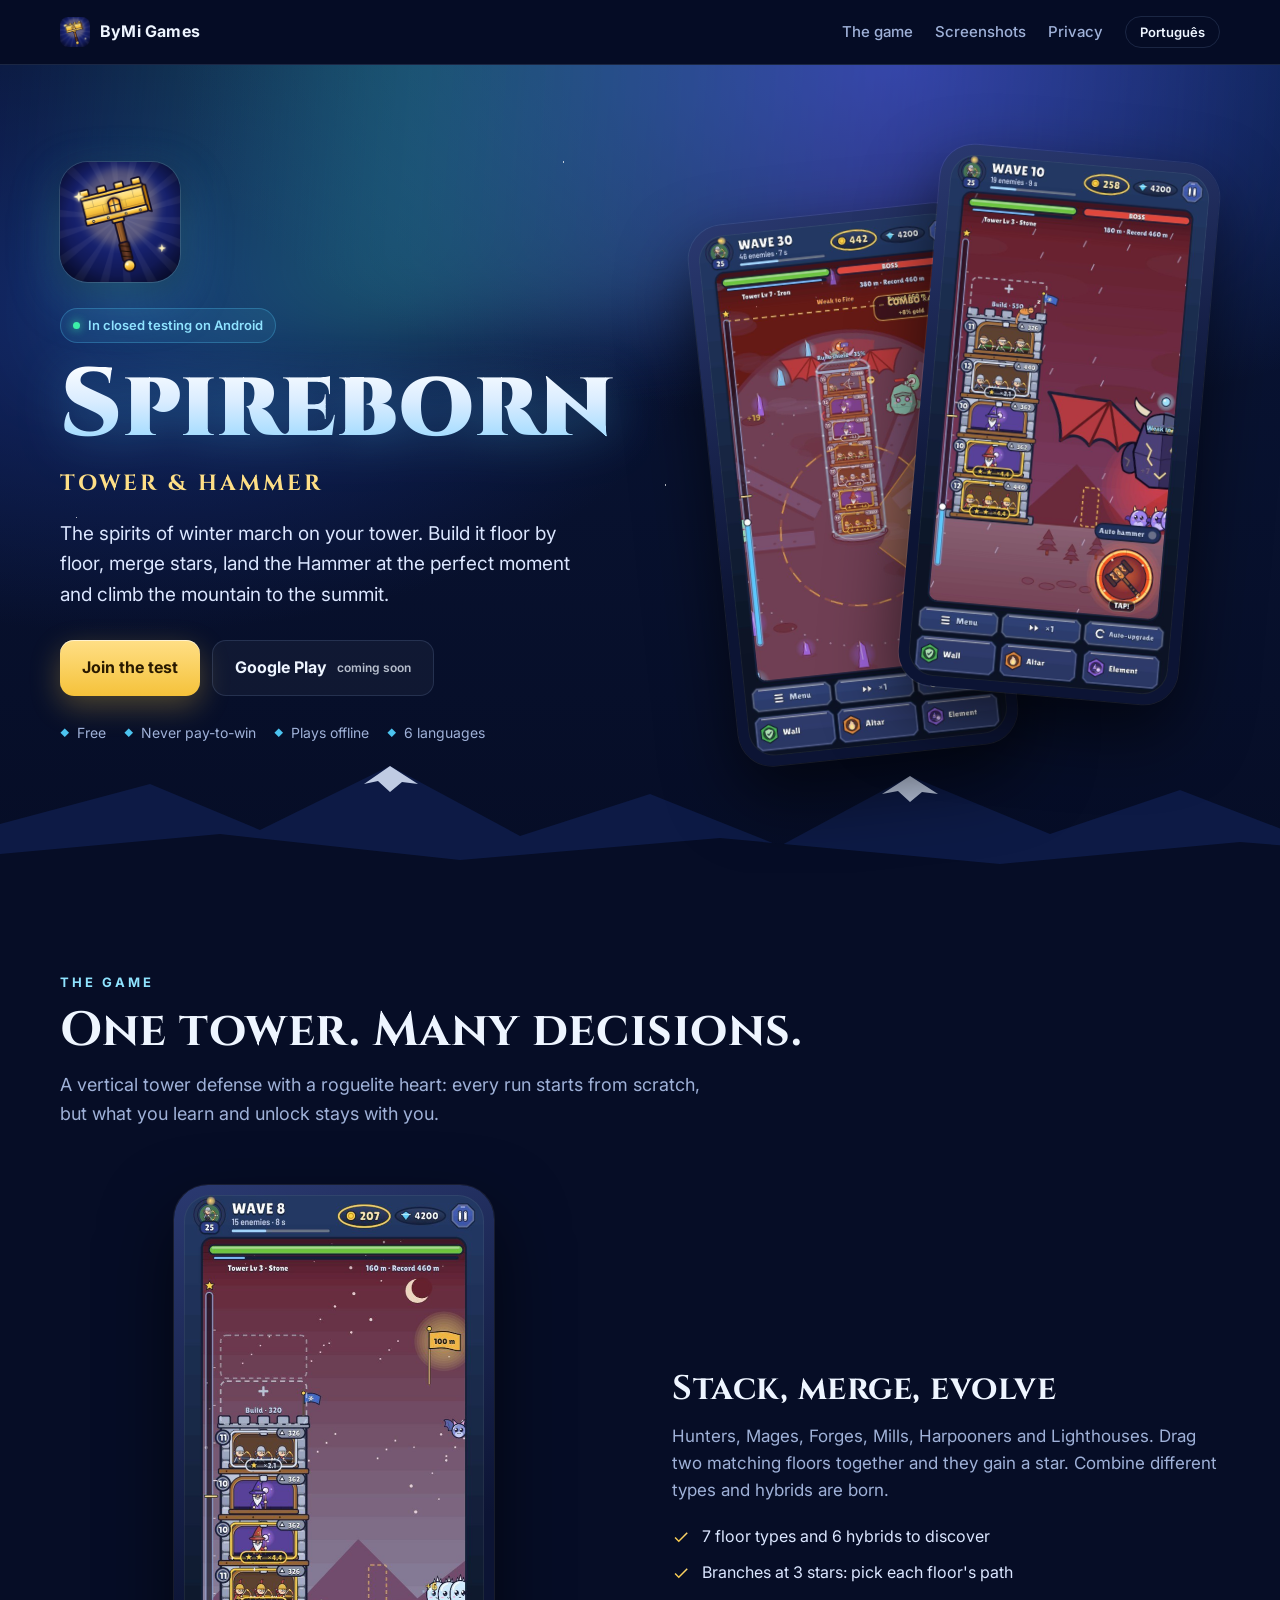
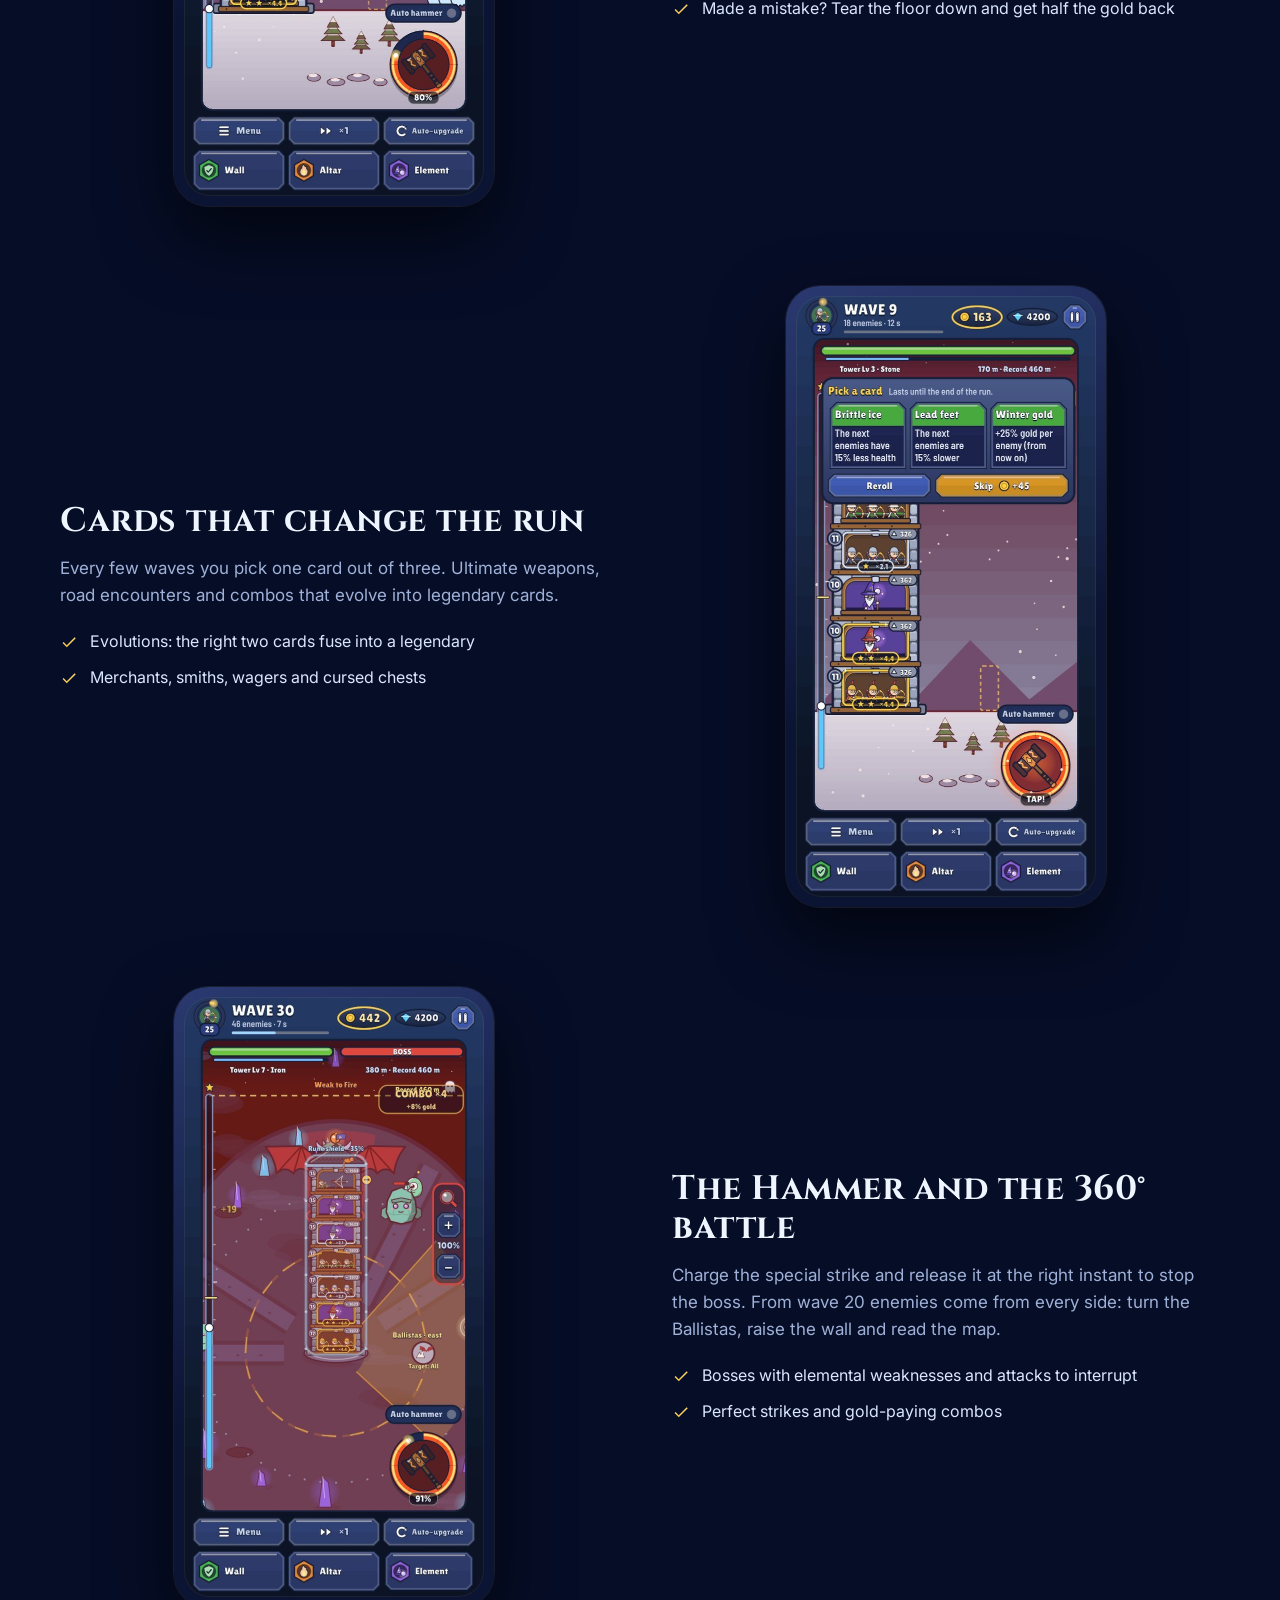
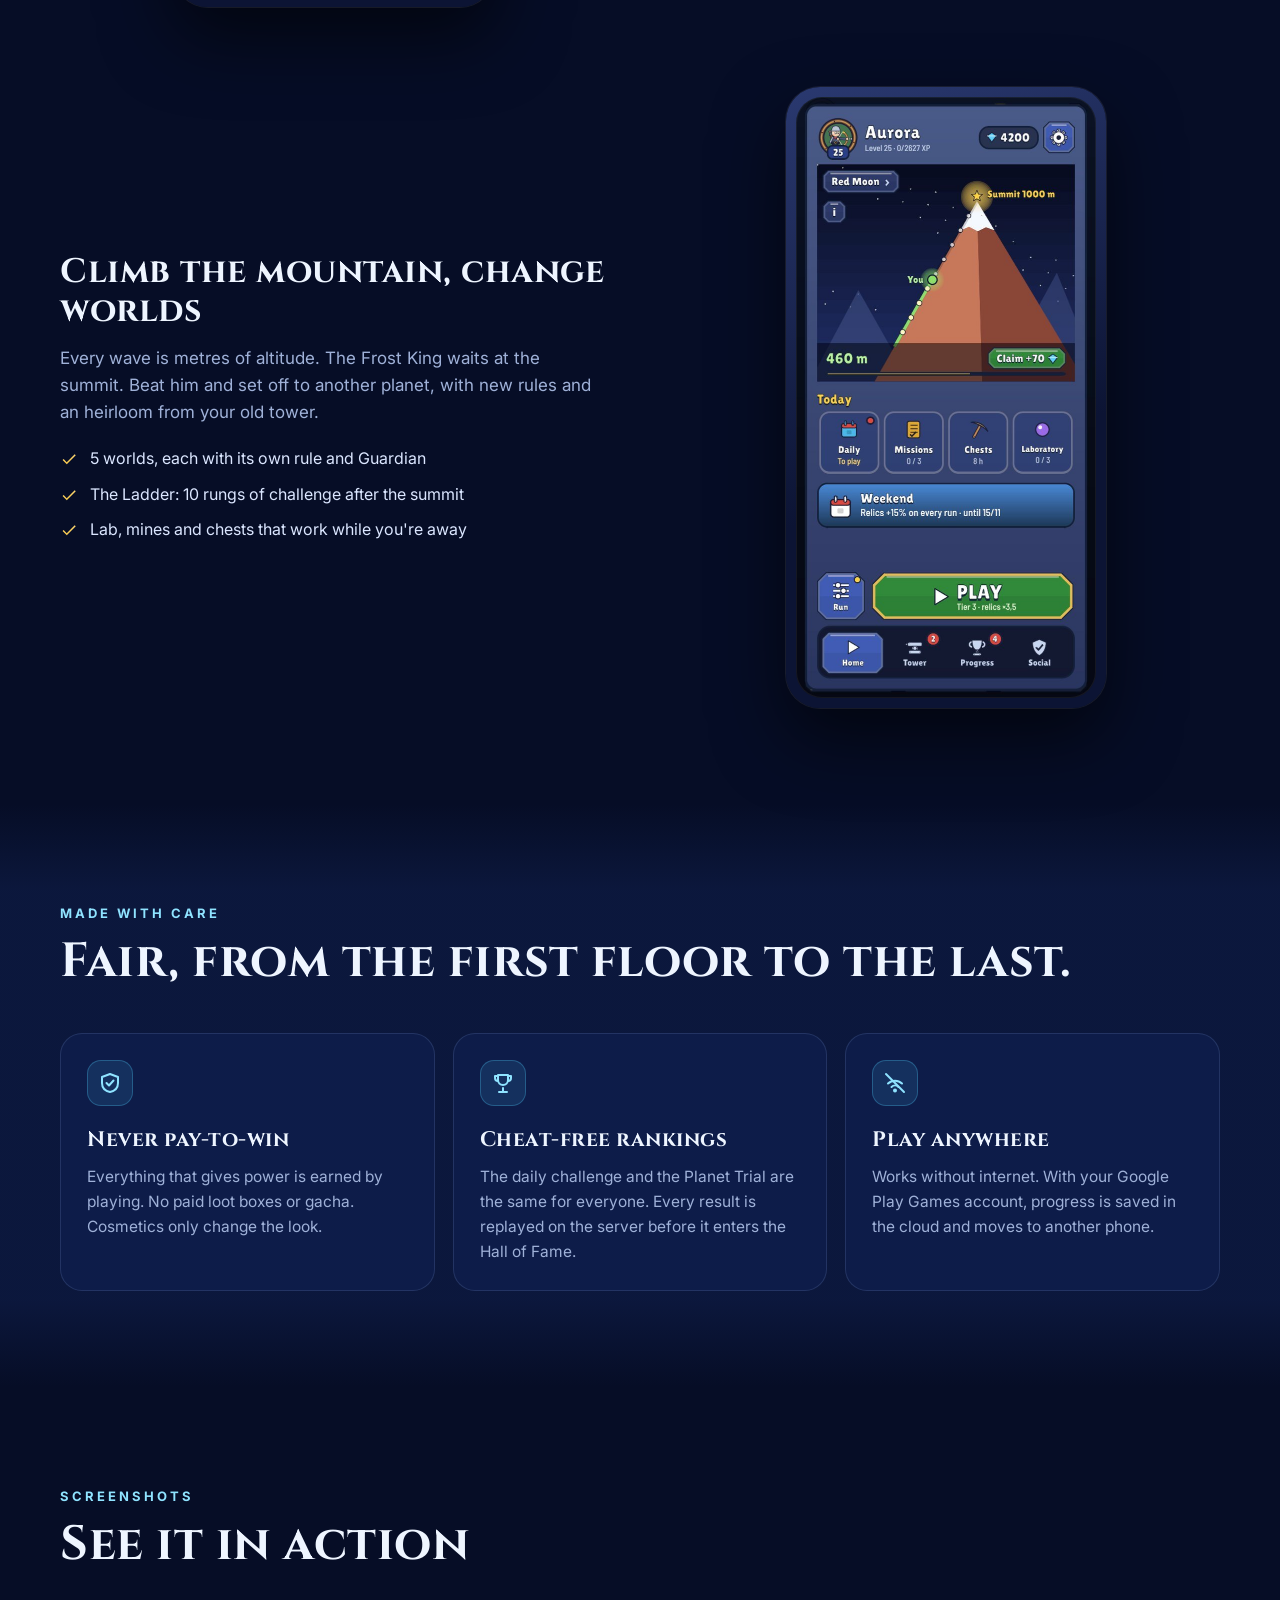
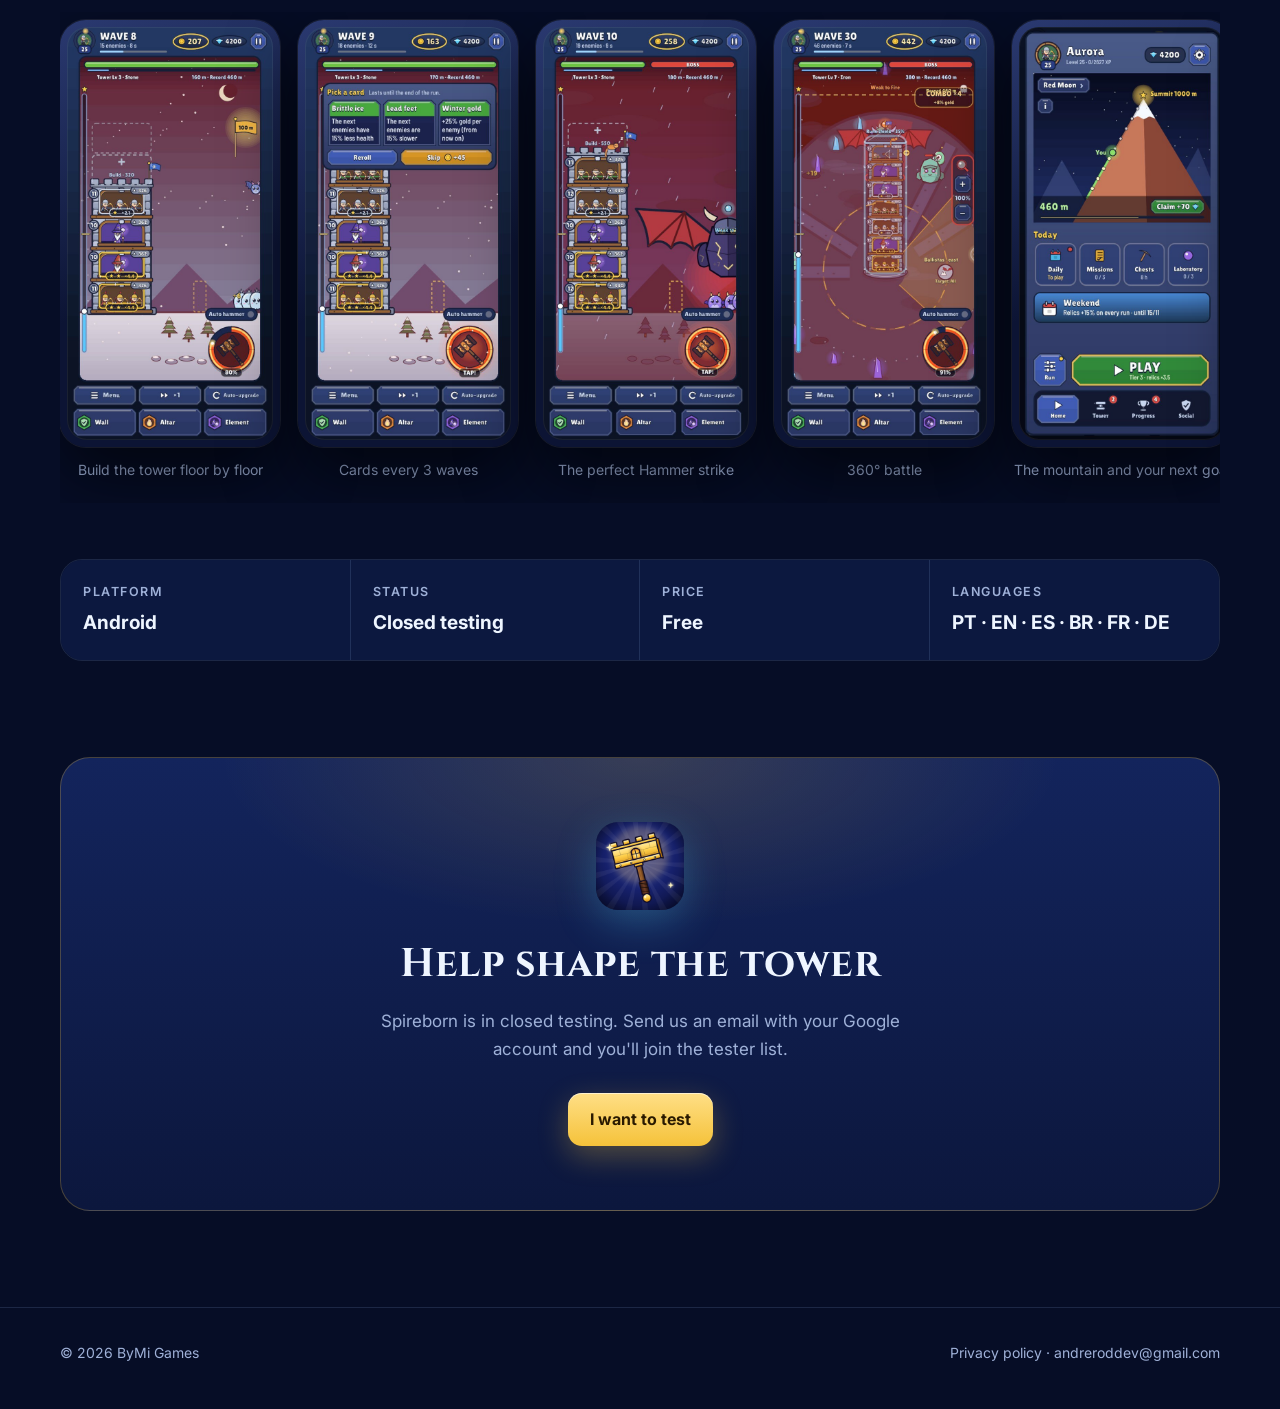
==== commit baae480e: "Spireborn: capturas novas da 0.3.8 (galeria com Salão da Fama, Escada e Laboratório)" ====
--- a/spireborn/index.html
+++ b/spireborn/index.html
@@ -71,7 +71,7 @@
   .meta span::before { content: "◆"; color: var(--ice2); font-size: 9px; margin-right: 8px; vertical-align: 2px; }
 
   /* telemóveis */
-  .phone { position: relative; width: 100%; aspect-ratio: 780 / 1618; border-radius: 34px; padding: 10px; background: linear-gradient(160deg, #2a3970, #0c1434 60%); box-shadow: 0 0 0 1px rgba(255,255,255,.08), 0 30px 70px rgba(0,0,0,.6); }
+  .phone { position: relative; width: 100%; aspect-ratio: 100 / 194; border-radius: 34px; padding: 10px; background: linear-gradient(160deg, #2a3970, #0c1434 60%); box-shadow: 0 0 0 1px rgba(255,255,255,.08), 0 30px 70px rgba(0,0,0,.6); }
   .phone img { width: 100%; height: 100%; object-fit: cover; border-radius: 26px; }
   .phone::after { content: ""; position: absolute; inset: 10px; border-radius: 26px; box-shadow: inset 0 0 0 1px rgba(255,255,255,.06); pointer-events: none; }
   .duo { position: relative; height: 600px; }
@@ -203,7 +203,7 @@
       <div class="duo" aria-hidden="true">
         <div class="glow"></div>
         <div class="phone p1"><img lang="pt" src="img/pt_s4.jpg" alt=""><img lang="en" src="img/en_s4.jpg" alt=""></div>
-        <div class="phone p2"><img lang="pt" src="img/pt_s1.jpg" alt=""><img lang="en" src="img/en_s1.jpg" alt=""></div>
+        <div class="phone p2"><img lang="pt" src="img/pt_s3.jpg" alt=""><img lang="en" src="img/en_s3.jpg" alt=""></div>
       </div>
     </div>
     <svg class="ridge" viewBox="0 0 1440 120" preserveAspectRatio="none" aria-hidden="true">
@@ -309,21 +309,23 @@
       <h2><span lang="pt">Vê-o em ação</span><span lang="en">See it in action</span></h2>
       <div class="gallery" lang="pt">
         <figure><div class="phone"><img src="img/pt_s1.jpg" alt="" loading="lazy"></div><figcaption>Constrói a torre andar a andar</figcaption></figure>
-        <figure><div class="phone"><img src="img/pt_s2.jpg" alt="" loading="lazy"></div><figcaption>Cartas que evoluem</figcaption></figure>
+        <figure><div class="phone"><img src="img/pt_s2.jpg" alt="" loading="lazy"></div><figcaption>Cartas a cada 3 ondas</figcaption></figure>
         <figure><div class="phone"><img src="img/pt_s3.jpg" alt="" loading="lazy"></div><figcaption>A Martelada perfeita</figcaption></figure>
         <figure><div class="phone"><img src="img/pt_s4.jpg" alt="" loading="lazy"></div><figcaption>Batalha a 360°</figcaption></figure>
         <figure><div class="phone"><img src="img/pt_s5.jpg" alt="" loading="lazy"></div><figcaption>A montanha e o próximo objetivo</figcaption></figure>
-        <figure><div class="phone"><img src="img/pt_s6.jpg" alt="" loading="lazy"></div><figcaption>Desafio diário</figcaption></figure>
-        <figure><div class="phone"><img src="img/pt_s7.jpg" alt="" loading="lazy"></div><figcaption>Maldições e modos</figcaption></figure>
+        <figure><div class="phone"><img src="img/pt_s6.jpg" alt="" loading="lazy"></div><figcaption>Salão da Fama</figcaption></figure>
+        <figure><div class="phone"><img src="img/pt_s7.jpg" alt="" loading="lazy"></div><figcaption>A Escada, depois do cume</figcaption></figure>
+        <figure><div class="phone"><img src="img/pt_s8.jpg" alt="" loading="lazy"></div><figcaption>Laboratório</figcaption></figure>
       </div>
       <div class="gallery" lang="en">
         <figure><div class="phone"><img src="img/en_s1.jpg" alt="" loading="lazy"></div><figcaption>Build the tower floor by floor</figcaption></figure>
-        <figure><div class="phone"><img src="img/en_s2.jpg" alt="" loading="lazy"></div><figcaption>Cards that evolve</figcaption></figure>
+        <figure><div class="phone"><img src="img/en_s2.jpg" alt="" loading="lazy"></div><figcaption>Cards every 3 waves</figcaption></figure>
         <figure><div class="phone"><img src="img/en_s3.jpg" alt="" loading="lazy"></div><figcaption>The perfect Hammer strike</figcaption></figure>
         <figure><div class="phone"><img src="img/en_s4.jpg" alt="" loading="lazy"></div><figcaption>360° battle</figcaption></figure>
         <figure><div class="phone"><img src="img/en_s5.jpg" alt="" loading="lazy"></div><figcaption>The mountain and your next goal</figcaption></figure>
-        <figure><div class="phone"><img src="img/en_s6.jpg" alt="" loading="lazy"></div><figcaption>Daily challenge</figcaption></figure>
-        <figure><div class="phone"><img src="img/en_s7.jpg" alt="" loading="lazy"></div><figcaption>Curses and modes</figcaption></figure>
+        <figure><div class="phone"><img src="img/en_s6.jpg" alt="" loading="lazy"></div><figcaption>Hall of Fame</figcaption></figure>
+        <figure><div class="phone"><img src="img/en_s7.jpg" alt="" loading="lazy"></div><figcaption>The Ladder, after the summit</figcaption></figure>
+        <figure><div class="phone"><img src="img/en_s8.jpg" alt="" loading="lazy"></div><figcaption>Laboratory</figcaption></figure>
       </div>
 
       <div class="facts" style="margin-top:56px">
